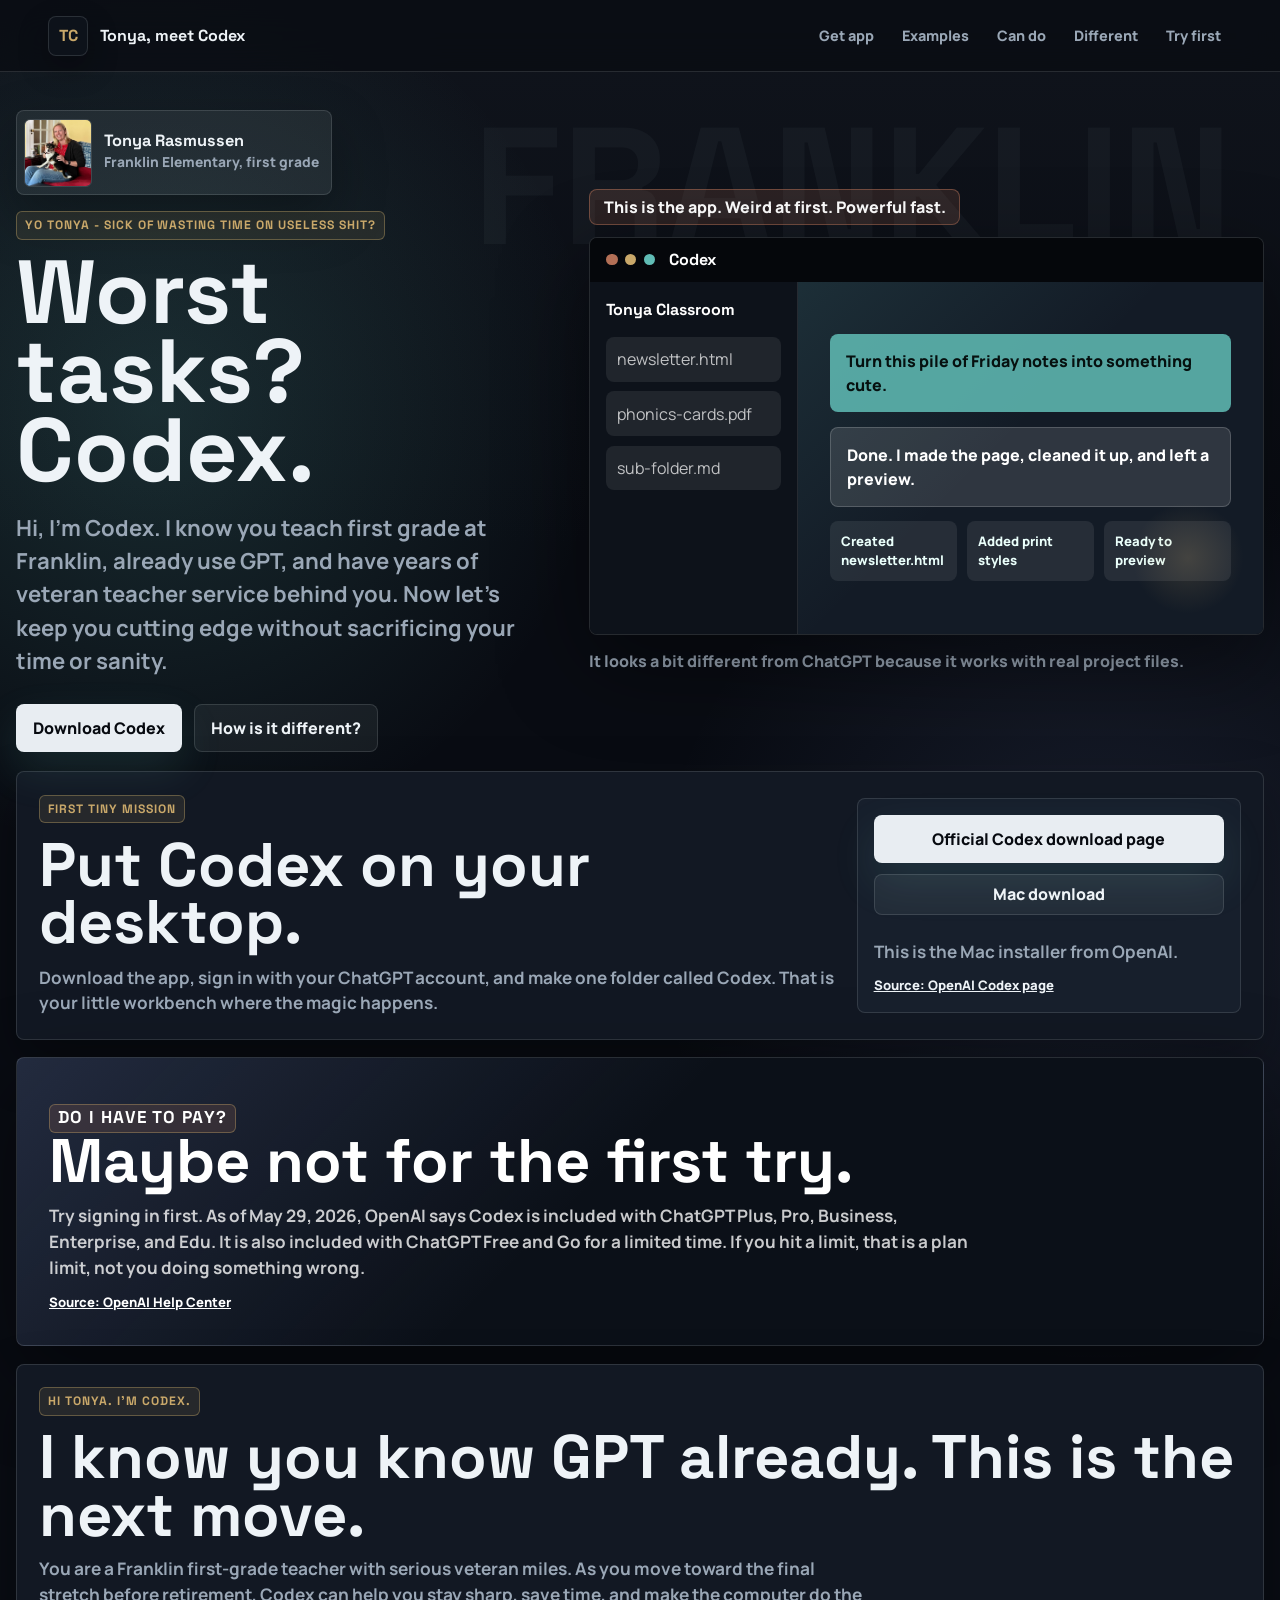
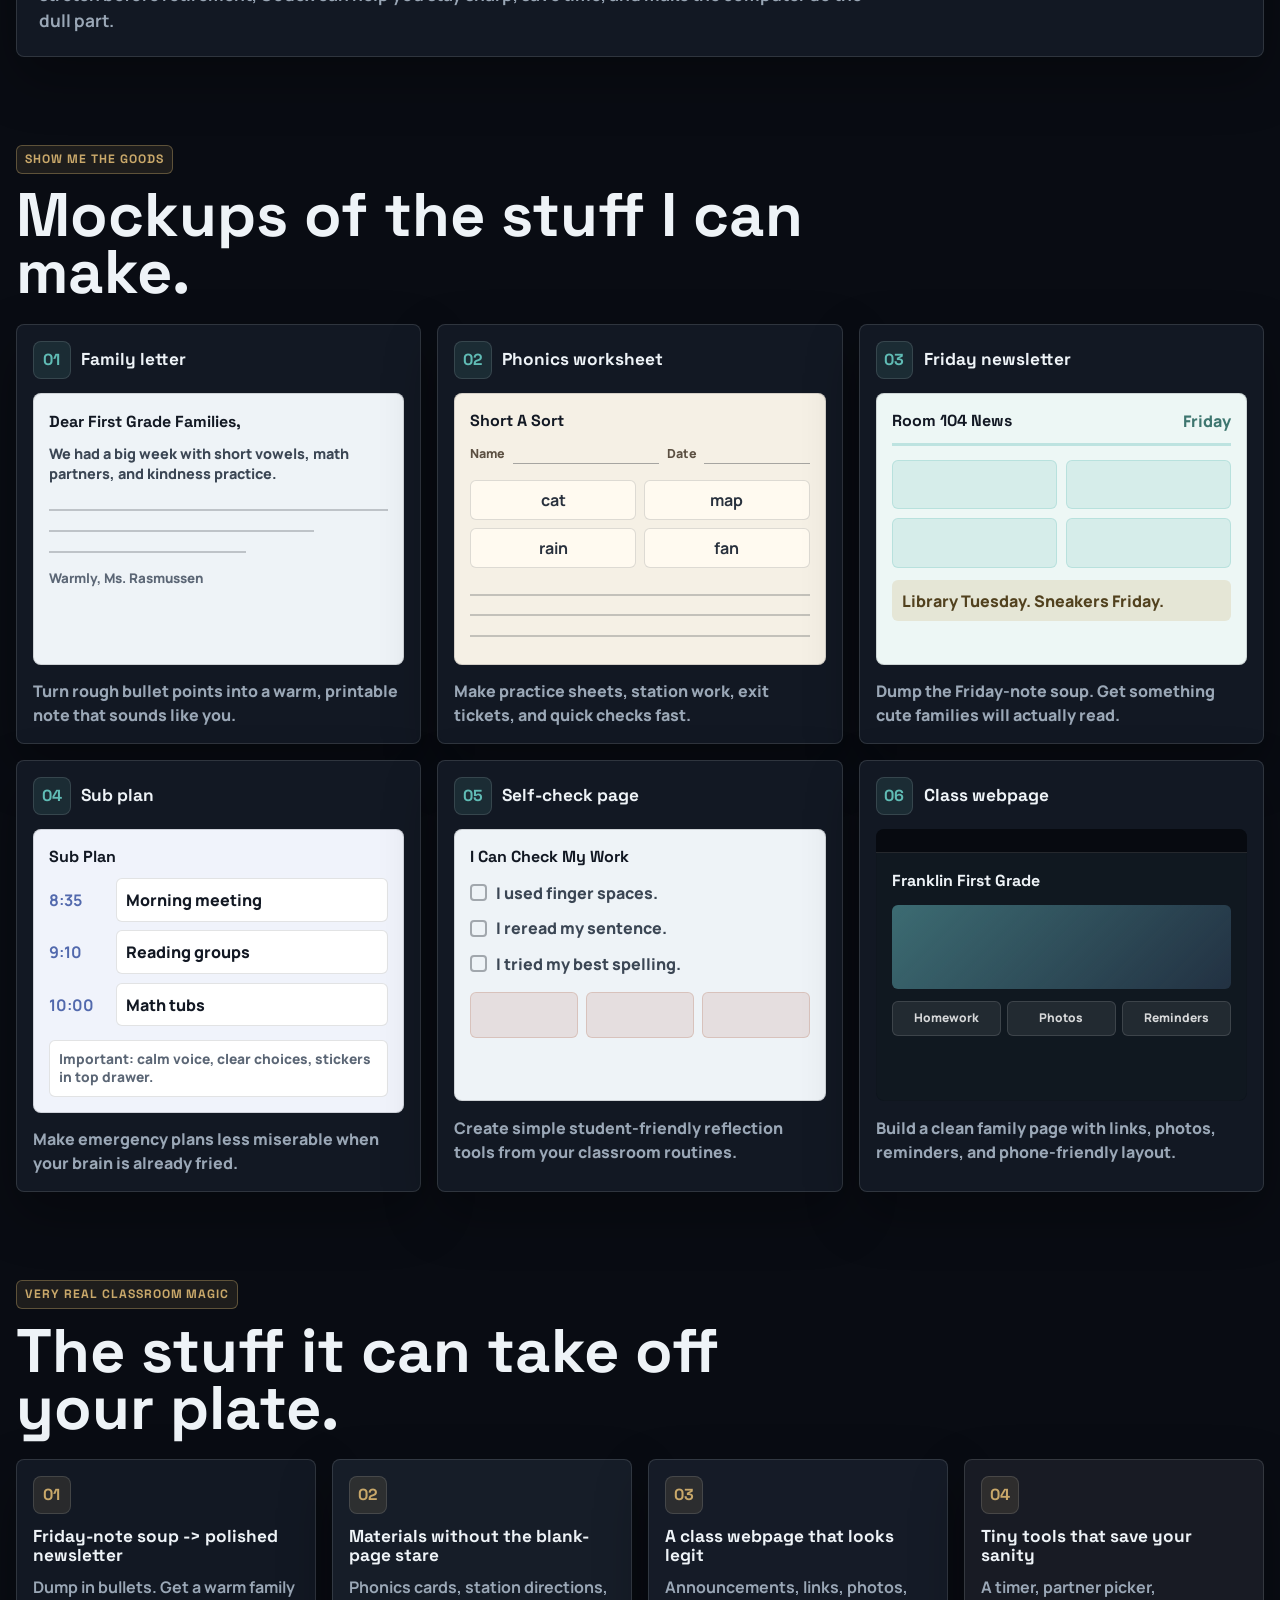
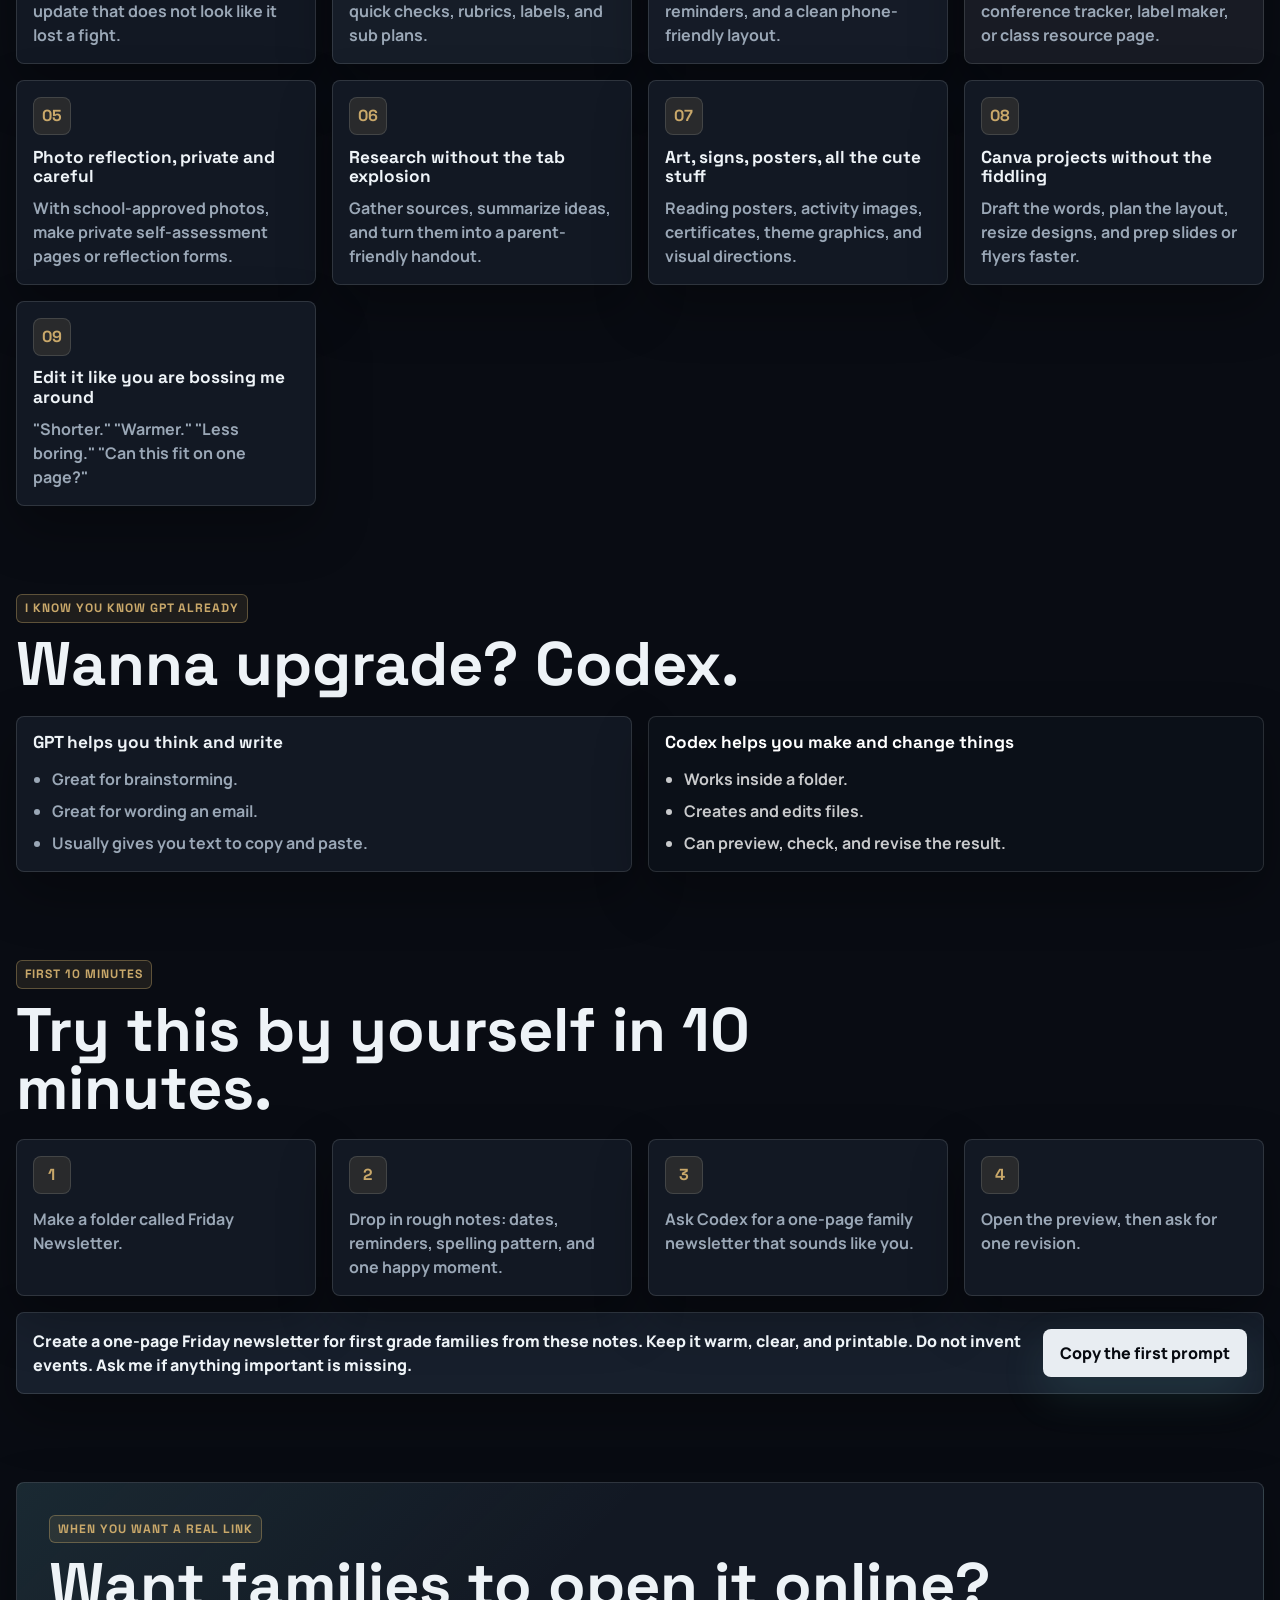
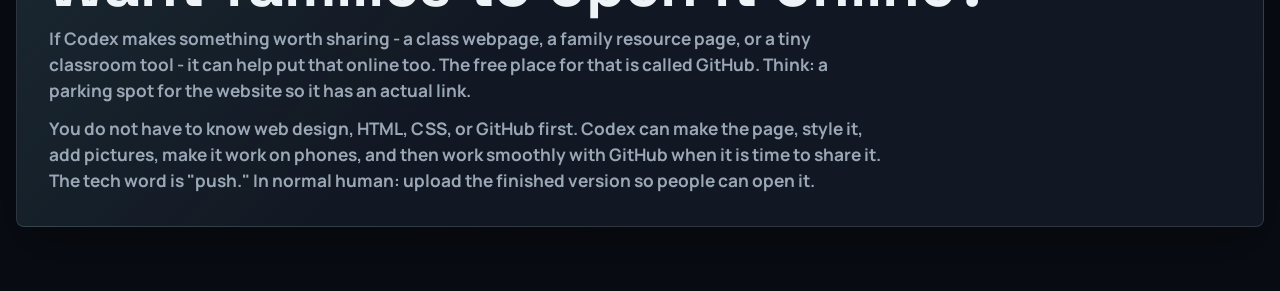
==== index.html @ 65a3df3d "Create Tonya Codex guide" ====
<!doctype html>
<html lang="en">
  <head>
    <meta charset="utf-8" />
    <meta name="viewport" content="width=device-width, initial-scale=1" />
    <title>Tonya, Meet Codex</title>
    <meta
      name="description"
      content="A funny, visual introduction for Tonya on using Codex as a classroom helper for first grade teaching work."
    />
    <link rel="icon" href="favicon.svg" type="image/svg+xml" />
    <link rel="stylesheet" href="styles.css" />
  </head>
  <body>
    <header class="site-header">
      <a class="brand" href="#top" aria-label="Tonya, Meet Codex">
        <span class="brand-mark">TC</span>
        <span>Tonya, meet Codex</span>
      </a>
      <nav aria-label="Page sections">
        <a href="#get-app">Get app</a>
        <a href="#examples">Examples</a>
        <a href="#can-do">Can do</a>
        <a href="#different">Different</a>
        <a href="#try">Try first</a>
      </nav>
    </header>

    <main id="top">
      <section class="hero" aria-labelledby="hero-title">
        <div class="hero-copy">
          <div class="hero-person" aria-label="Tonya">
            <img src="assets/tonya.jpg" alt="Tonya smiling on a red couch" />
            <div>
              <strong>Tonya Rasmussen</strong>
              <span>Franklin Elementary, first grade</span>
            </div>
          </div>
          <p class="kicker">Yo Tonya - sick of wasting time on useless shit?</p>
          <h1 id="hero-title">Worst tasks? Codex.</h1>
          <p class="lede">
            Hi, I'm Codex. I know you teach first grade at Franklin, already use GPT, and have
            years of veteran teacher service behind you. Now let's keep you cutting edge without
            sacrificing your time or sanity.
          </p>
          <div class="hero-actions">
            <a class="primary-action" href="#get-app">Download Codex</a>
            <a class="secondary-action" href="#different">How is it different?</a>
          </div>
        </div>

        <figure class="codex-picture" aria-label="A simplified picture of the Codex app">
          <p class="app-label">This is the app. Weird at first. Powerful fast.</p>
          <div class="app-window">
            <div class="window-bar">
              <span></span>
              <span></span>
              <span></span>
              <strong>Codex</strong>
            </div>
            <div class="app-body">
              <aside class="file-list" aria-label="Project files">
                <p>Tonya Classroom</p>
                <span>newsletter.html</span>
                <span>phonics-cards.pdf</span>
                <span>sub-folder.md</span>
              </aside>
              <div class="chat-panel">
                <div class="message user-message">
                  Turn this pile of Friday notes into something cute.
                </div>
                <div class="message codex-message">
                  Done. I made the page, cleaned it up, and left a preview.
                </div>
                <div class="change-list" aria-label="Example Codex changes">
                  <span>Created newsletter.html</span>
                  <span>Added print styles</span>
                  <span>Ready to preview</span>
                </div>
              </div>
            </div>
          </div>
          <figcaption>
            It looks a bit different from ChatGPT because it works with real project files.
          </figcaption>
        </figure>
      </section>

      <section class="setup-card" id="get-app" aria-labelledby="setup-title">
        <div>
          <p class="kicker">First tiny mission</p>
          <h2 id="setup-title">Put Codex on your desktop.</h2>
          <p>
            Download the app, sign in with your ChatGPT account, and make one folder called
            <strong>Codex</strong>. That is your little workbench where the magic happens.
          </p>
        </div>

        <div class="download-panel" aria-label="Download Codex app">
          <a class="download-button" href="https://openai.com/codex/" target="_blank" rel="noreferrer">
            Official Codex download page
          </a>
          <div class="download-links">
            <a href="https://persistent.oaistatic.com/codex-app-prod/Codex.dmg">Mac download</a>
          </div>
          <p>
            This is the Mac installer from OpenAI.
          </p>
          <a class="source-link" href="https://openai.com/codex/" target="_blank" rel="noreferrer">
            Source: OpenAI Codex page
          </a>
        </div>
      </section>

      <section class="plan-card" aria-label="Codex plan access">
        <p class="kicker">Do I have to pay?</p>
        <h2>Maybe not for the first try.</h2>
        <p>
          Try signing in first. As of May 29, 2026, OpenAI says Codex is included with ChatGPT
          Plus, Pro, Business, Enterprise, and Edu. It is also included with ChatGPT Free and Go
          for a limited time. If you hit a limit, that is a plan limit, not you doing something
          wrong.
        </p>
        <a
          class="source-link dark"
          href="https://help.openai.com/en/articles/11369540-codex-in-chatgpt"
          target="_blank"
          rel="noreferrer"
        >
          Source: OpenAI Help Center
        </a>
      </section>

      <section class="friend-note" aria-label="Personal note">
        <div>
          <p class="kicker">Hi Tonya. I'm Codex.</p>
          <h2>I know you know GPT already. This is the next move.</h2>
          <p>
            You are a Franklin first-grade teacher with serious veteran miles. As you move toward
            the final stretch before retirement, Codex can help you stay sharp, save time, and
            make the computer do the dull part.
          </p>
        </div>
      </section>

      <section class="section examples-section" id="examples" aria-labelledby="examples-title">
        <div class="section-heading">
          <p class="kicker">Show me the goods</p>
          <h2 id="examples-title">Mockups of the stuff I can make.</h2>
        </div>

        <div class="mockup-grid">
          <article class="mock-card">
            <div class="mock-card-top">
              <span>01</span>
              <h3>Family letter</h3>
            </div>
            <div class="paper letter-paper" aria-label="Mock family letter">
              <strong>Dear First Grade Families,</strong>
              <p>We had a big week with short vowels, math partners, and kindness practice.</p>
              <div class="paper-lines">
                <span></span>
                <span></span>
                <span></span>
              </div>
              <small>Warmly, Ms. Rasmussen</small>
            </div>
            <p>Turn rough bullet points into a warm, printable note that sounds like you.</p>
          </article>

          <article class="mock-card">
            <div class="mock-card-top">
              <span>02</span>
              <h3>Phonics worksheet</h3>
            </div>
            <div class="paper worksheet-paper" aria-label="Mock phonics worksheet">
              <div class="paper-title">Short A Sort</div>
              <div class="name-row"><span>Name</span><i></i><span>Date</span><i></i></div>
              <div class="word-bank">
                <b>cat</b>
                <b>map</b>
                <b>rain</b>
                <b>fan</b>
              </div>
              <div class="answer-lines">
                <span></span>
                <span></span>
                <span></span>
              </div>
            </div>
            <p>Make practice sheets, station work, exit tickets, and quick checks fast.</p>
          </article>

          <article class="mock-card">
            <div class="mock-card-top">
              <span>03</span>
              <h3>Friday newsletter</h3>
            </div>
            <div class="paper newsletter-paper" aria-label="Mock Friday newsletter">
              <div class="newsletter-head">
                <strong>Room 104 News</strong>
                <span>Friday</span>
              </div>
              <div class="newsletter-grid">
                <i></i>
                <i></i>
                <i></i>
                <i></i>
              </div>
              <div class="reminder-bar">Library Tuesday. Sneakers Friday.</div>
            </div>
            <p>Dump the Friday-note soup. Get something cute families will actually read.</p>
          </article>

          <article class="mock-card">
            <div class="mock-card-top">
              <span>04</span>
              <h3>Sub plan</h3>
            </div>
            <div class="paper sub-paper" aria-label="Mock sub plan">
              <div class="paper-title">Sub Plan</div>
              <div class="schedule-row"><b>8:35</b><span>Morning meeting</span></div>
              <div class="schedule-row"><b>9:10</b><span>Reading groups</span></div>
              <div class="schedule-row"><b>10:00</b><span>Math tubs</span></div>
              <div class="note-box">Important: calm voice, clear choices, stickers in top drawer.</div>
            </div>
            <p>Make emergency plans less miserable when your brain is already fried.</p>
          </article>

          <article class="mock-card">
            <div class="mock-card-top">
              <span>05</span>
              <h3>Self-check page</h3>
            </div>
            <div class="paper reflection-paper" aria-label="Mock student reflection page">
              <div class="paper-title">I Can Check My Work</div>
              <label><span></span>I used finger spaces.</label>
              <label><span></span>I reread my sentence.</label>
              <label><span></span>I tried my best spelling.</label>
              <div class="reflection-scale">
                <i></i>
                <i></i>
                <i></i>
              </div>
            </div>
            <p>Create simple student-friendly reflection tools from your classroom routines.</p>
          </article>

          <article class="mock-card">
            <div class="mock-card-top">
              <span>06</span>
              <h3>Class webpage</h3>
            </div>
            <div class="paper webpage-paper" aria-label="Mock class webpage">
              <div class="browser-bar"></div>
              <strong>Franklin First Grade</strong>
              <div class="web-hero"></div>
              <div class="web-links">
                <span>Homework</span>
                <span>Photos</span>
                <span>Reminders</span>
              </div>
            </div>
            <p>Build a clean family page with links, photos, reminders, and phone-friendly layout.</p>
          </article>
        </div>
      </section>

      <section class="section" id="can-do" aria-labelledby="can-do-title">
        <div class="section-heading">
          <p class="kicker">Very real classroom magic</p>
          <h2 id="can-do-title">The stuff it can take off your plate.</h2>
        </div>

        <div class="wish-grid">
          <article>
            <span>01</span>
            <h3>Friday-note soup -> polished newsletter</h3>
            <p>Dump in bullets. Get a warm family update that does not look like it lost a fight.</p>
          </article>
          <article>
            <span>02</span>
            <h3>Materials without the blank-page stare</h3>
            <p>Phonics cards, station directions, quick checks, rubrics, labels, and sub plans.</p>
          </article>
          <article>
            <span>03</span>
            <h3>A class webpage that looks legit</h3>
            <p>Announcements, links, photos, reminders, and a clean phone-friendly layout.</p>
          </article>
          <article>
            <span>04</span>
            <h3>Tiny tools that save your sanity</h3>
            <p>A timer, partner picker, conference tracker, label maker, or class resource page.</p>
          </article>
          <article>
            <span>05</span>
            <h3>Photo reflection, private and careful</h3>
            <p>With school-approved photos, make private self-assessment pages or reflection forms.</p>
          </article>
          <article>
            <span>06</span>
            <h3>Research without the tab explosion</h3>
            <p>Gather sources, summarize ideas, and turn them into a parent-friendly handout.</p>
          </article>
          <article>
            <span>07</span>
            <h3>Art, signs, posters, all the cute stuff</h3>
            <p>Reading posters, activity images, certificates, theme graphics, and visual directions.</p>
          </article>
          <article>
            <span>08</span>
            <h3>Canva projects without the fiddling</h3>
            <p>Draft the words, plan the layout, resize designs, and prep slides or flyers faster.</p>
          </article>
          <article>
            <span>09</span>
            <h3>Edit it like you are bossing me around</h3>
            <p>"Shorter." "Warmer." "Less boring." "Can this fit on one page?"</p>
          </article>
        </div>
      </section>

      <section class="section split" id="different" aria-labelledby="different-title">
        <div class="section-heading">
          <p class="kicker">I know you know GPT already</p>
          <h2 id="different-title">Wanna upgrade? Codex.</h2>
        </div>

        <div class="compare-grid">
          <article class="compare-card">
            <h3>GPT helps you think and write</h3>
            <ul>
              <li>Great for brainstorming.</li>
              <li>Great for wording an email.</li>
              <li>Usually gives you text to copy and paste.</li>
            </ul>
          </article>
          <article class="compare-card codex-card">
            <h3>Codex helps you make and change things</h3>
            <ul>
              <li>Works inside a folder.</li>
              <li>Creates and edits files.</li>
              <li>Can preview, check, and revise the result.</li>
            </ul>
          </article>
        </div>
      </section>

      <section class="section try-section" id="try" aria-labelledby="try-title">
        <div class="section-heading">
          <p class="kicker">First 10 minutes</p>
          <h2 id="try-title">Try this by yourself in 10 minutes.</h2>
        </div>

        <div class="try-steps">
          <article>
            <span>1</span>
            <p>Make a folder called <strong>Friday Newsletter</strong>.</p>
          </article>
          <article>
            <span>2</span>
            <p>Drop in rough notes: dates, reminders, spelling pattern, and one happy moment.</p>
          </article>
          <article>
            <span>3</span>
            <p>Ask Codex for a one-page family newsletter that sounds like you.</p>
          </article>
          <article>
            <span>4</span>
            <p>Open the preview, then ask for one revision.</p>
          </article>
        </div>

        <div class="prompt-strip">
          <p>
            Create a one-page Friday newsletter for first grade families from these notes. Keep it
            warm, clear, and printable. Do not invent events. Ask me if anything important is
            missing.
          </p>
          <button type="button" data-copy>Copy the first prompt</button>
        </div>
      </section>

      <section class="github-note" aria-label="GitHub explanation">
        <p class="kicker">When you want a real link</p>
        <h2>Want families to open it online?</h2>
        <p>
          If Codex makes something worth sharing - a class webpage, a family resource page, or a
          tiny classroom tool - it can help put that online too. The free place for that is called
          <strong>GitHub</strong>. Think: a parking spot for the website so it has an actual link.
        </p>
        <p>
          You do not have to know web design, HTML, CSS, or GitHub first. Codex can make the page,
          style it, add pictures, make it work on phones, and then work smoothly with GitHub when
          it is time to share it. The tech word is "push." In normal human: upload the finished
          version so people can open it.
        </p>
      </section>
    </main>

    <div class="toast" role="status" aria-live="polite" aria-atomic="true"></div>
    <script src="app.js"></script>
  </body>
</html>
---- styles.css ----
@import url("https://fonts.googleapis.com/css2?family=Manrope:wght@500;700;800&family=Space+Grotesk:wght@500;600;700&display=swap");

:root {
  --ink: #eef3f7;
  --deep: #070a10;
  --paper: #090c13;
  --surface: #121823;
  --surface-2: #171f2c;
  --muted: #9aa7b6;
  --line: rgba(238, 243, 247, 0.13);
  --teal: #60bcb5;
  --gold: #c9a86a;
  --rust: #b36f56;
  --cobalt: #7f95d8;
  --shadow: 0 30px 90px rgba(0, 0, 0, 0.44);
  --sharp-shadow: 0 22px 54px rgba(0, 0, 0, 0.3);
  color-scheme: dark;
  font-family: "Manrope", ui-sans-serif, system-ui, -apple-system, BlinkMacSystemFont, sans-serif;
}

* {
  box-sizing: border-box;
}

html {
  scroll-behavior: smooth;
}

body {
  margin: 0;
  overflow-x: hidden;
  background:
    radial-gradient(circle at 12% 8%, rgba(96, 188, 181, 0.18), transparent 28rem),
    radial-gradient(circle at 86% 18%, rgba(127, 149, 216, 0.14), transparent 28rem),
    linear-gradient(180deg, #10141c 0, var(--paper) 34rem);
  color: var(--ink);
  line-height: 1.5;
}

a {
  color: inherit;
}

button,
input {
  font: inherit;
}

button {
  cursor: pointer;
}

img {
  display: block;
  max-width: 100%;
}

.site-header {
  position: sticky;
  top: 0;
  z-index: 20;
  display: flex;
  align-items: center;
  justify-content: space-between;
  gap: 1rem;
  min-height: 4.5rem;
  padding: 0.8rem clamp(1rem, 4vw, 3rem);
  background: rgba(9, 12, 19, 0.78);
  border-bottom: 1px solid var(--line);
  backdrop-filter: blur(18px);
}

.brand {
  display: inline-flex;
  align-items: center;
  gap: 0.75rem;
  color: var(--ink);
  font-family: "Space Grotesk", sans-serif;
  font-size: 1rem;
  font-weight: 700;
  text-decoration: none;
}

.brand-mark {
  display: grid;
  place-items: center;
  width: 2.5rem;
  height: 2.5rem;
  border-radius: 8px;
  background: #0d121a;
  color: var(--gold);
  font-family: "Space Grotesk", sans-serif;
  font-weight: 700;
  box-shadow: inset 0 0 0 1px var(--line), 0 12px 30px rgba(0, 0, 0, 0.28);
}

nav {
  display: flex;
  flex-wrap: wrap;
  justify-content: flex-end;
  gap: 0.35rem;
}

nav a {
  padding: 0.55rem 0.7rem;
  border-radius: 8px;
  color: var(--muted);
  font-size: 0.9rem;
  font-weight: 800;
  text-decoration: none;
}

nav a:hover,
nav a:focus-visible {
  background: rgba(238, 243, 247, 0.09);
  color: #fff;
  outline: none;
}

.hero {
  position: relative;
  display: grid;
  grid-template-columns: minmax(0, 0.86fr) minmax(20rem, 1.14fr);
  gap: clamp(1.5rem, 5vw, 4.5rem);
  align-items: center;
  width: min(78rem, calc(100% - 2rem));
  margin: 0 auto;
  padding: clamp(1.25rem, 3vw, 2.5rem) 0 clamp(0.75rem, 1.5vw, 1.25rem);
}

.hero::before {
  content: "FRANKLIN";
  position: absolute;
  top: 3rem;
  right: 2rem;
  z-index: -1;
  color: rgba(238, 243, 247, 0.035);
  font-family: "Space Grotesk", sans-serif;
  font-size: clamp(6rem, 13vw, 13rem);
  font-weight: 700;
  letter-spacing: 0;
  line-height: 0.8;
}

.hero-copy,
.codex-picture {
  min-width: 0;
}

.hero-person {
  display: inline-flex;
  align-items: center;
  gap: 0.75rem;
  max-width: 100%;
  margin-bottom: 1rem;
  padding: 0.45rem 0.75rem 0.45rem 0.45rem;
  background: rgba(238, 243, 247, 0.07);
  border: 1px solid var(--line);
  border-radius: 8px;
  box-shadow: var(--sharp-shadow);
}

.hero-person img {
  width: 4.25rem;
  height: 4.25rem;
  object-fit: cover;
  object-position: 56% 28%;
  border: 1px solid var(--line);
  border-radius: 6px;
}

.hero-person strong,
.hero-person span {
  display: block;
}

.hero-person strong {
  font-family: "Space Grotesk", sans-serif;
  font-size: 1.02rem;
  line-height: 1.1;
}

.hero-person span {
  margin-top: 0.12rem;
  color: var(--muted);
  font-size: 0.86rem;
  font-weight: 900;
}

.kicker {
  display: inline-flex;
  align-items: center;
  min-height: 1.8rem;
  margin: 0 0 0.85rem;
  padding: 0 0.5rem;
  background: rgba(201, 168, 106, 0.11);
  color: var(--gold);
  border: 1px solid rgba(201, 168, 106, 0.38);
  border-radius: 6px;
  font-family: "Space Grotesk", sans-serif;
  font-size: 0.76rem;
  font-weight: 700;
  letter-spacing: 0.08em;
  text-transform: uppercase;
}

p {
  overflow-wrap: anywhere;
}

h1,
h2,
h3 {
  font-family: "Space Grotesk", sans-serif;
  letter-spacing: 0;
  overflow-wrap: normal;
}

h1 {
  max-width: 12ch;
  margin: 0;
  font-size: clamp(4rem, 7vw, 6.25rem);
  line-height: 0.88;
  font-weight: 700;
}

h2 {
  margin: 0;
  font-size: clamp(2.25rem, 4.8vw, 4.3rem);
  line-height: 0.93;
  font-weight: 700;
}

h3 {
  margin: 0;
  font-size: 1.08rem;
  line-height: 1.15;
  font-weight: 700;
}

.lede {
  max-width: 34rem;
  margin: 1.35rem 0 0;
  color: var(--muted);
  font-size: clamp(1.12rem, 2vw, 1.38rem);
  font-weight: 700;
}

.hero-actions {
  display: flex;
  flex-wrap: wrap;
  gap: 0.75rem;
  margin-top: 1.7rem;
}

.primary-action,
.secondary-action,
.prompt-strip button,
.download-button {
  display: inline-flex;
  align-items: center;
  justify-content: center;
  min-height: 3rem;
  padding: 0 1rem;
  border: 1px solid var(--line);
  border-radius: 8px;
  font-weight: 900;
  text-decoration: none;
  transition:
    transform 150ms ease,
    box-shadow 150ms ease;
}

.primary-action,
.prompt-strip button,
.download-button {
  background: #e8edf2;
  color: var(--deep);
  box-shadow: 0 18px 44px rgba(96, 188, 181, 0.14);
}

.secondary-action {
  background: rgba(238, 243, 247, 0.06);
  color: var(--ink);
  box-shadow: none;
}

.primary-action:hover,
.secondary-action:hover,
.prompt-strip button:hover,
.download-button:hover {
  transform: translate(-2px, -2px);
}

.codex-picture {
  margin: 0;
}

.app-label {
  display: inline-flex;
  align-items: center;
  min-height: 2.2rem;
  margin: 0 0 0.75rem;
  padding: 0 0.85rem;
  background: rgba(179, 111, 86, 0.18);
  border: 1px solid rgba(179, 111, 86, 0.52);
  border-radius: 8px;
  color: #fff;
  font-weight: 900;
  box-shadow: none;
}

.app-window {
  position: relative;
  width: 100%;
  min-width: 0;
  overflow: hidden;
  background: #080b11;
  border: 1px solid var(--line);
  border-radius: 8px;
  box-shadow: var(--shadow);
}

.app-window::after {
  content: "";
  position: absolute;
  inset: auto 1.2rem 1.2rem auto;
  width: 7rem;
  height: 7rem;
  background: radial-gradient(circle, rgba(201, 168, 106, 0.18), transparent 70%);
  pointer-events: none;
}

.window-bar {
  display: flex;
  align-items: center;
  gap: 0.45rem;
  min-height: 2.75rem;
  padding: 0 1rem;
  background: #05070b;
  color: #fff;
  font-family: "Space Grotesk", sans-serif;
}

.window-bar span {
  width: 0.72rem;
  height: 0.72rem;
  border-radius: 99px;
  background: #b36f56;
}

.window-bar span:nth-child(2) {
  background: #c9a86a;
}

.window-bar span:nth-child(3) {
  background: #60bcb5;
}

.window-bar strong {
  margin-left: 0.45rem;
}

.app-body {
  min-width: 0;
  display: grid;
  grid-template-columns: 13rem minmax(0, 1fr);
  min-height: 22rem;
}

.file-list {
  display: grid;
  align-content: start;
  gap: 0.6rem;
  padding: 1rem;
  background: #0d121a;
  border-right: 1px solid rgba(255, 255, 255, 0.1);
  color: rgba(255, 255, 255, 0.72);
}

.file-list p {
  margin: 0 0 0.35rem;
  color: #fff;
  font-family: "Space Grotesk", sans-serif;
  font-weight: 700;
}

.file-list span,
.change-list span {
  padding: 0.65rem 0.7rem;
  border-radius: 8px;
  background: rgba(255, 255, 255, 0.08);
}

.chat-panel {
  min-width: 0;
  display: grid;
  align-content: center;
  gap: 0.9rem;
  padding: clamp(1rem, 4vw, 2rem);
  background:
    linear-gradient(135deg, rgba(96, 188, 181, 0.12), transparent 45%),
    #131b26;
}

.message {
  min-width: 0;
  max-width: 28rem;
  padding: 0.95rem 1rem;
  border-radius: 8px;
  color: #fff;
  font-weight: 800;
  overflow-wrap: anywhere;
}

.user-message {
  justify-self: end;
  background: rgba(96, 188, 181, 0.86);
  color: #06100f;
}

.codex-message {
  background: rgba(255, 255, 255, 0.12);
  border: 1px solid rgba(255, 255, 255, 0.18);
}

.change-list {
  display: grid;
  grid-template-columns: repeat(3, minmax(0, 1fr));
  gap: 0.6rem;
  color: #eafffb;
  font-size: 0.82rem;
  font-weight: 900;
}

.codex-picture figcaption {
  margin-top: 0.9rem;
  color: var(--muted);
  font-weight: 900;
}

.setup-card,
.plan-card,
.friend-note,
.section,
.github-note {
  width: min(78rem, calc(100% - 2rem));
  margin: 0 auto;
}

.setup-card,
.friend-note {
  display: grid;
  gap: 1.25rem;
  align-items: center;
  padding: clamp(1rem, 3vw, 1.4rem);
  background: var(--surface);
  border: 1px solid var(--line);
  border-radius: 8px;
  box-shadow: var(--sharp-shadow);
}

.setup-card {
  grid-template-columns: minmax(0, 1fr) minmax(17rem, 24rem);
}

.setup-card p:not(.kicker),
.plan-card p {
  margin: 0.85rem 0 0;
  color: var(--muted);
  font-size: 1.07rem;
  font-weight: 700;
}

.download-panel {
  display: grid;
  gap: 0.7rem;
  padding: 1rem;
  background: var(--surface-2);
  border: 1px solid var(--line);
  border-radius: 8px;
}

.download-button {
  width: 100%;
  text-align: center;
}

.download-links {
  display: grid;
  grid-template-columns: 1fr;
  gap: 0.55rem;
}

.download-links a {
  display: inline-flex;
  align-items: center;
  justify-content: center;
  min-height: 2.55rem;
  padding: 0 0.7rem;
  background: rgba(238, 243, 247, 0.06);
  border: 1px solid var(--line);
  border-radius: 8px;
  color: var(--ink);
  font-weight: 900;
  text-decoration: none;
}

.download-panel p {
  margin: 0;
  color: var(--muted);
  font-size: 0.9rem;
  font-weight: 800;
}

.source-link {
  color: var(--ink);
  font-size: 0.82rem;
  font-weight: 900;
}

.source-link.dark {
  display: inline-block;
  margin-top: 0.8rem;
  color: #fff;
}

.plan-card {
  margin-top: 1.1rem;
  padding: clamp(1.3rem, 3vw, 2rem);
  background:
    linear-gradient(135deg, rgba(127, 149, 216, 0.2), transparent 46%),
    #0b1018;
  border: 1px solid var(--line);
  border-radius: 8px;
  color: #fff;
  box-shadow: var(--shadow);
}

.plan-card .kicker {
  background: rgba(179, 111, 86, 0.18);
  color: #fff;
}

.plan-card p {
  max-width: 58rem;
  color: rgba(255, 255, 255, 0.78);
}

.friend-note {
  grid-template-columns: 1fr;
  margin-top: 1.1rem;
}

.friend-note p:last-child,
.github-note p:not(.kicker) {
  max-width: 52rem;
  margin: 0.75rem 0 0;
  color: var(--muted);
  font-size: 1.08rem;
  font-weight: 700;
}

.section {
  padding: clamp(3rem, 7vw, 5.5rem) 0 0;
}

.section-heading {
  max-width: 50rem;
  margin-bottom: 1.4rem;
}

.wish-grid,
.mockup-grid,
.compare-grid,
.try-steps {
  display: grid;
  gap: 1rem;
}

.wish-grid {
  grid-template-columns: repeat(4, minmax(0, 1fr));
}

.mockup-grid {
  grid-template-columns: repeat(3, minmax(0, 1fr));
}

.wish-grid article,
.mock-card,
.compare-card,
.try-steps article,
.prompt-strip,
.github-note {
  background: var(--surface);
  border: 1px solid var(--line);
  border-radius: 8px;
  box-shadow: var(--sharp-shadow);
}

.wish-grid article,
.mock-card,
.try-steps article,
.compare-card {
  padding: 1rem;
}

.wish-grid article:nth-child(2) {
  background: #161d28;
}

.wish-grid article:nth-child(3) {
  background: #151b27;
}

.wish-grid article:nth-child(4) {
  background: #181b24;
}

.wish-grid span,
.try-steps span {
  display: grid;
  place-items: center;
  width: 2.35rem;
  height: 2.35rem;
  margin-bottom: 0.8rem;
  border: 1px solid var(--line);
  border-radius: 8px;
  background: rgba(201, 168, 106, 0.13);
  color: var(--gold);
  font-family: "Space Grotesk", sans-serif;
  font-weight: 700;
}

.wish-grid p,
.compare-card li,
.try-steps p {
  color: var(--muted);
  font-weight: 700;
}

.wish-grid p {
  margin: 0.55rem 0 0;
}

.mock-card {
  display: grid;
  gap: 0.9rem;
  align-content: start;
}

.mock-card-top {
  display: flex;
  align-items: center;
  gap: 0.65rem;
}

.mock-card-top span {
  display: grid;
  place-items: center;
  width: 2.35rem;
  height: 2.35rem;
  flex: 0 0 auto;
  border: 1px solid var(--line);
  border-radius: 8px;
  background: rgba(96, 188, 181, 0.12);
  color: var(--teal);
  font-family: "Space Grotesk", sans-serif;
  font-weight: 700;
}

.mock-card p {
  margin: 0;
  color: var(--muted);
  font-weight: 800;
}

.paper {
  min-height: 17rem;
  padding: 1rem;
  overflow: hidden;
  background: #eef3f7;
  color: #121823;
  border-radius: 8px;
  box-shadow: inset 0 0 0 1px rgba(7, 10, 16, 0.14);
}

.paper strong,
.paper-title {
  font-family: "Space Grotesk", sans-serif;
  font-weight: 700;
}

.paper p {
  margin: 0.65rem 0 0;
  color: #3b4654;
  font-size: 0.9rem;
  line-height: 1.35;
}

.paper small {
  display: block;
  margin-top: 1rem;
  color: #5b6675;
  font-weight: 800;
}

.paper-lines,
.answer-lines {
  display: grid;
  gap: 0.55rem;
  margin-top: 1rem;
}

.paper-lines span,
.answer-lines span {
  height: 0.75rem;
  border-bottom: 2px solid rgba(18, 24, 35, 0.22);
}

.paper-lines span:nth-child(2) {
  width: 78%;
}

.paper-lines span:nth-child(3) {
  width: 58%;
}

.worksheet-paper {
  background: #f5f0e5;
}

.name-row {
  display: grid;
  grid-template-columns: auto minmax(0, 1fr) auto minmax(0, 0.72fr);
  gap: 0.45rem;
  align-items: end;
  margin-top: 0.75rem;
  color: #5c5042;
  font-size: 0.78rem;
  font-weight: 900;
}

.name-row i {
  display: block;
  height: 1px;
  background: rgba(18, 24, 35, 0.35);
}

.word-bank {
  display: grid;
  grid-template-columns: repeat(2, minmax(0, 1fr));
  gap: 0.5rem;
  margin-top: 1rem;
}

.word-bank b {
  display: grid;
  place-items: center;
  min-height: 2.5rem;
  background: #fffaf0;
  border: 1px solid rgba(18, 24, 35, 0.14);
  border-radius: 6px;
  color: #29313d;
}

.newsletter-paper {
  background: #edf7f5;
}

.newsletter-head {
  display: flex;
  align-items: center;
  justify-content: space-between;
  gap: 0.5rem;
  padding-bottom: 0.65rem;
  border-bottom: 3px solid rgba(96, 188, 181, 0.34);
}

.newsletter-head span {
  color: #3e766f;
  font-weight: 900;
}

.newsletter-grid {
  display: grid;
  grid-template-columns: repeat(2, minmax(0, 1fr));
  gap: 0.55rem;
  margin-top: 0.85rem;
}

.newsletter-grid i {
  display: block;
  min-height: 3.1rem;
  background: rgba(96, 188, 181, 0.16);
  border: 1px solid rgba(96, 188, 181, 0.25);
  border-radius: 6px;
}

.reminder-bar {
  margin-top: 0.75rem;
  padding: 0.55rem 0.65rem;
  background: rgba(201, 168, 106, 0.22);
  border-radius: 6px;
  color: #51411e;
  font-weight: 900;
}

.sub-paper {
  background: #f0f3fb;
}

.schedule-row {
  display: grid;
  grid-template-columns: 3.6rem minmax(0, 1fr);
  gap: 0.6rem;
  align-items: center;
  margin-top: 0.55rem;
}

.schedule-row b {
  color: #5269ad;
}

.schedule-row span,
.note-box {
  padding: 0.55rem;
  background: #fff;
  border: 1px solid rgba(18, 24, 35, 0.12);
  border-radius: 6px;
  font-weight: 800;
}

.note-box {
  margin-top: 0.85rem;
  color: #5b6675;
  font-size: 0.86rem;
  line-height: 1.35;
}

.reflection-paper label {
  display: grid;
  grid-template-columns: 1.05rem minmax(0, 1fr);
  gap: 0.55rem;
  align-items: center;
  margin-top: 0.72rem;
  color: #3b4654;
  font-weight: 900;
}

.reflection-paper label span {
  width: 1.05rem;
  height: 1.05rem;
  border: 2px solid rgba(18, 24, 35, 0.35);
  border-radius: 4px;
}

.reflection-scale {
  display: grid;
  grid-template-columns: repeat(3, 1fr);
  gap: 0.5rem;
  margin-top: 1rem;
}

.reflection-scale i {
  min-height: 2.9rem;
  background: rgba(179, 111, 86, 0.15);
  border: 1px solid rgba(179, 111, 86, 0.25);
  border-radius: 6px;
}

.webpage-paper {
  background: #101820;
  color: #eef3f7;
}

.browser-bar {
  height: 1.5rem;
  margin: -1rem -1rem 0.9rem;
  background: #070a10;
  border-bottom: 1px solid rgba(255, 255, 255, 0.12);
}

.web-hero {
  min-height: 5.25rem;
  margin-top: 0.75rem;
  background:
    linear-gradient(135deg, rgba(96, 188, 181, 0.42), transparent),
    #223142;
  border-radius: 6px;
}

.web-links {
  display: grid;
  grid-template-columns: repeat(3, minmax(0, 1fr));
  gap: 0.4rem;
  margin-top: 0.75rem;
}

.web-links span {
  display: grid;
  place-items: center;
  min-height: 2.2rem;
  background: rgba(255, 255, 255, 0.08);
  border: 1px solid rgba(255, 255, 255, 0.12);
  border-radius: 6px;
  color: rgba(255, 255, 255, 0.82);
  font-size: 0.75rem;
  font-weight: 900;
}

.compare-grid {
  grid-template-columns: repeat(2, minmax(0, 1fr));
}

.compare-card ul {
  display: grid;
  gap: 0.5rem;
  margin: 0.9rem 0 0;
  padding-left: 1.2rem;
}

.codex-card {
  background: #0b1018;
  color: #fff;
}

.codex-card li {
  color: rgba(255, 255, 255, 0.78);
}

.try-section {
  padding-bottom: clamp(3rem, 7vw, 5.5rem);
}

.try-steps {
  grid-template-columns: repeat(4, minmax(0, 1fr));
}

.try-steps p {
  margin: 0;
}

.prompt-strip {
  display: grid;
  grid-template-columns: minmax(0, 1fr) auto;
  gap: 1rem;
  align-items: center;
  margin-top: 1rem;
  padding: 1rem;
  background: var(--surface-2);
}

.prompt-strip p {
  margin: 0;
  color: var(--ink);
  font-weight: 900;
}

.github-note {
  margin-bottom: 4rem;
  padding: clamp(1.25rem, 4vw, 2rem);
  background:
    linear-gradient(135deg, rgba(96, 188, 181, 0.1), transparent 40%),
    var(--surface);
}

.github-note p:not(.kicker) {
  color: var(--muted);
}

.toast {
  position: fixed;
  right: 1rem;
  bottom: 1rem;
  z-index: 40;
  max-width: min(22rem, calc(100vw - 2rem));
  padding: 0.8rem 1rem;
  background: var(--ink);
  color: #fff;
  border: 1px solid #fff;
  border-radius: 8px;
  box-shadow: var(--shadow);
  opacity: 0;
  transform: translateY(0.5rem);
  transition:
    opacity 180ms ease,
    transform 180ms ease;
  pointer-events: none;
}

.toast.show {
  opacity: 1;
  transform: translateY(0);
}

@media (max-width: 980px) {
  .hero,
  .wish-grid,
  .mockup-grid,
  .try-steps {
    grid-template-columns: repeat(2, minmax(0, 1fr));
  }

  h1 {
    font-size: clamp(3.6rem, 12vw, 5.5rem);
  }
}

@media (max-width: 720px) {
  .site-header {
    position: static;
    flex-wrap: wrap;
    align-items: flex-start;
  }

  nav {
    flex: 1 1 18rem;
    justify-content: flex-start;
  }

  nav a {
    text-align: center;
  }

  .hero,
  .setup-card,
  .friend-note,
  .wish-grid,
  .mockup-grid,
  .compare-grid,
  .try-steps,
  .prompt-strip {
    grid-template-columns: 1fr;
  }

  .hero {
    width: 100%;
    padding: 1.75rem 1rem 2rem;
  }

  .hero::before {
    top: 8rem;
    right: 0;
    font-size: 4.9rem;
  }

  .lede {
    max-width: 32ch;
  }

  h1 {
    max-width: 12ch;
    font-size: clamp(3.3rem, 16vw, 4.25rem);
  }

  h2 {
    font-size: clamp(2.05rem, 10vw, 2.8rem);
  }

  .hero-actions {
    display: grid;
    width: 100%;
    max-width: 22rem;
  }

  .primary-action,
  .secondary-action,
  .prompt-strip button,
  .download-button {
    display: grid;
    width: 100%;
  }

  .codex-picture,
  .app-window {
    max-width: calc(100vw - 2rem);
  }

  .app-body {
    grid-template-columns: 1fr;
  }

  .file-list {
    display: none;
  }

  .message,
  .user-message {
    justify-self: stretch;
    max-width: 100%;
  }

  .change-list {
    grid-template-columns: 1fr;
  }

  .download-links {
    grid-template-columns: 1fr;
  }
}
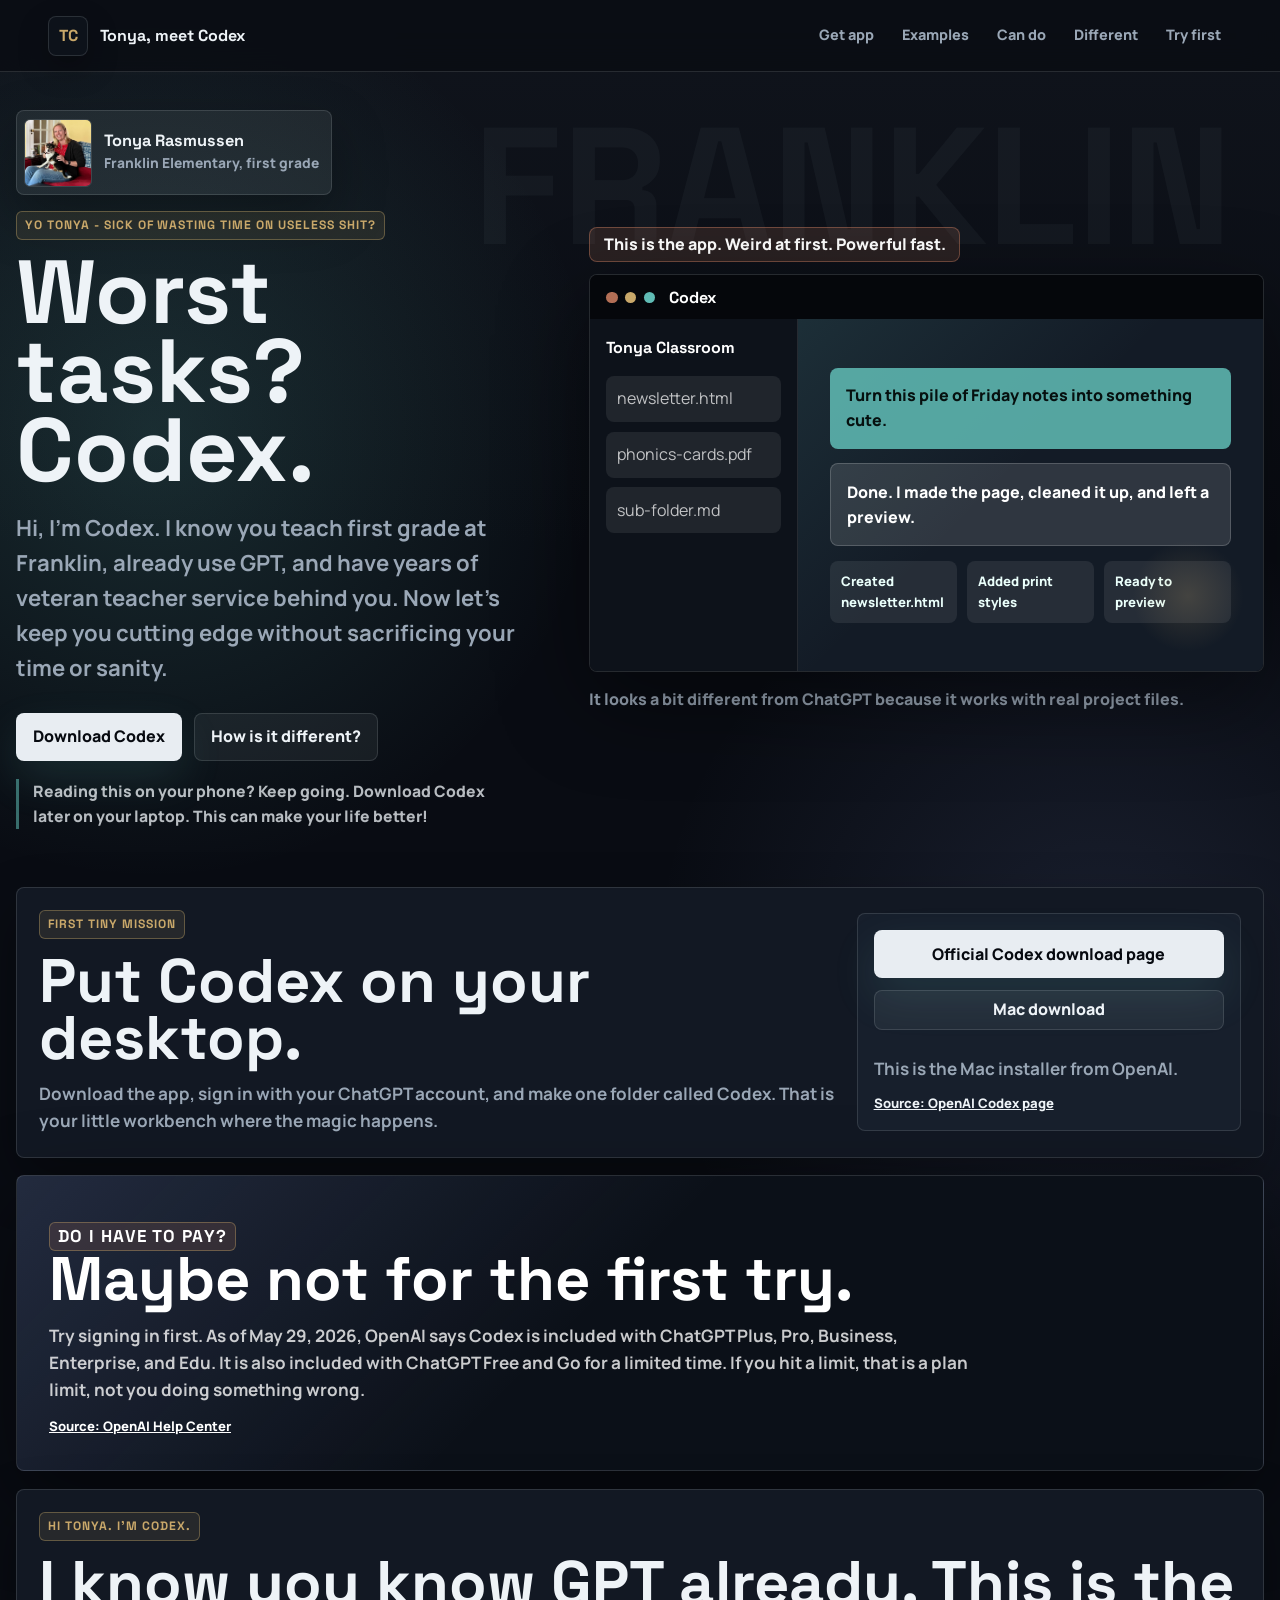
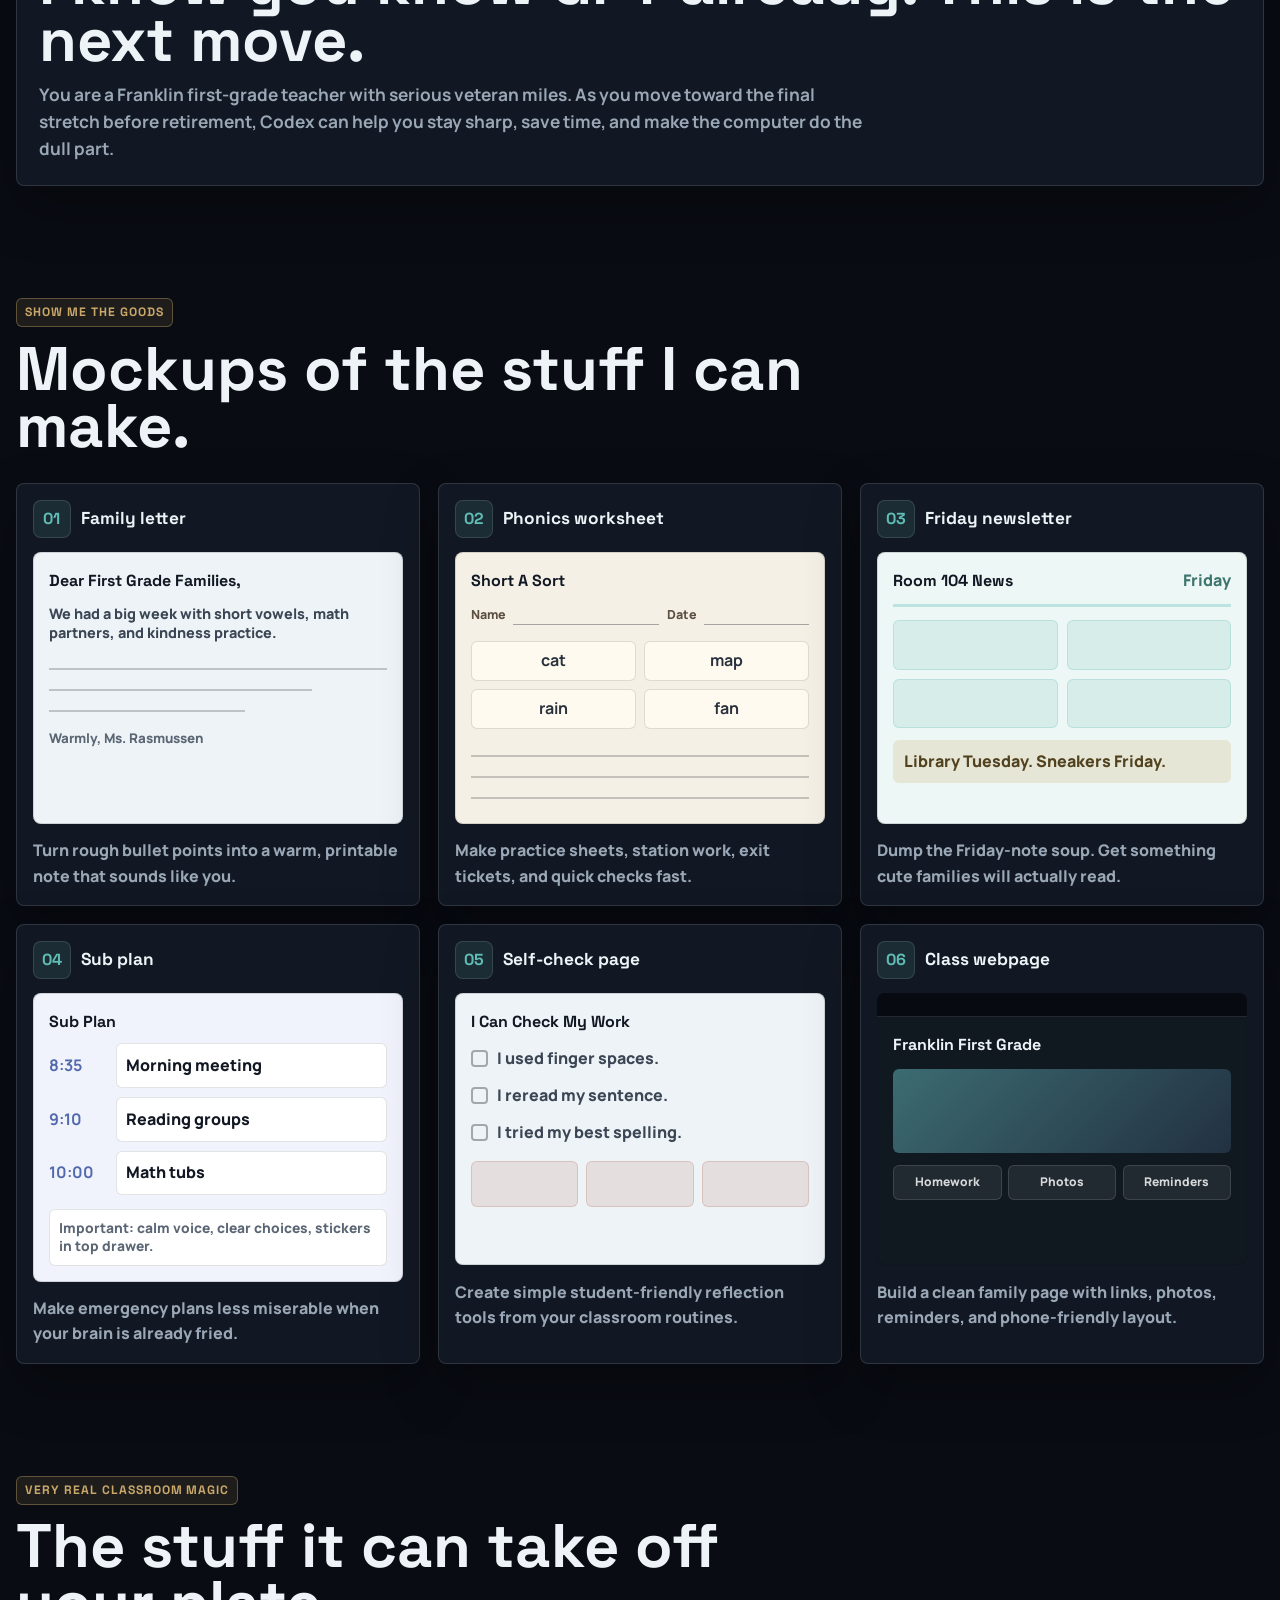
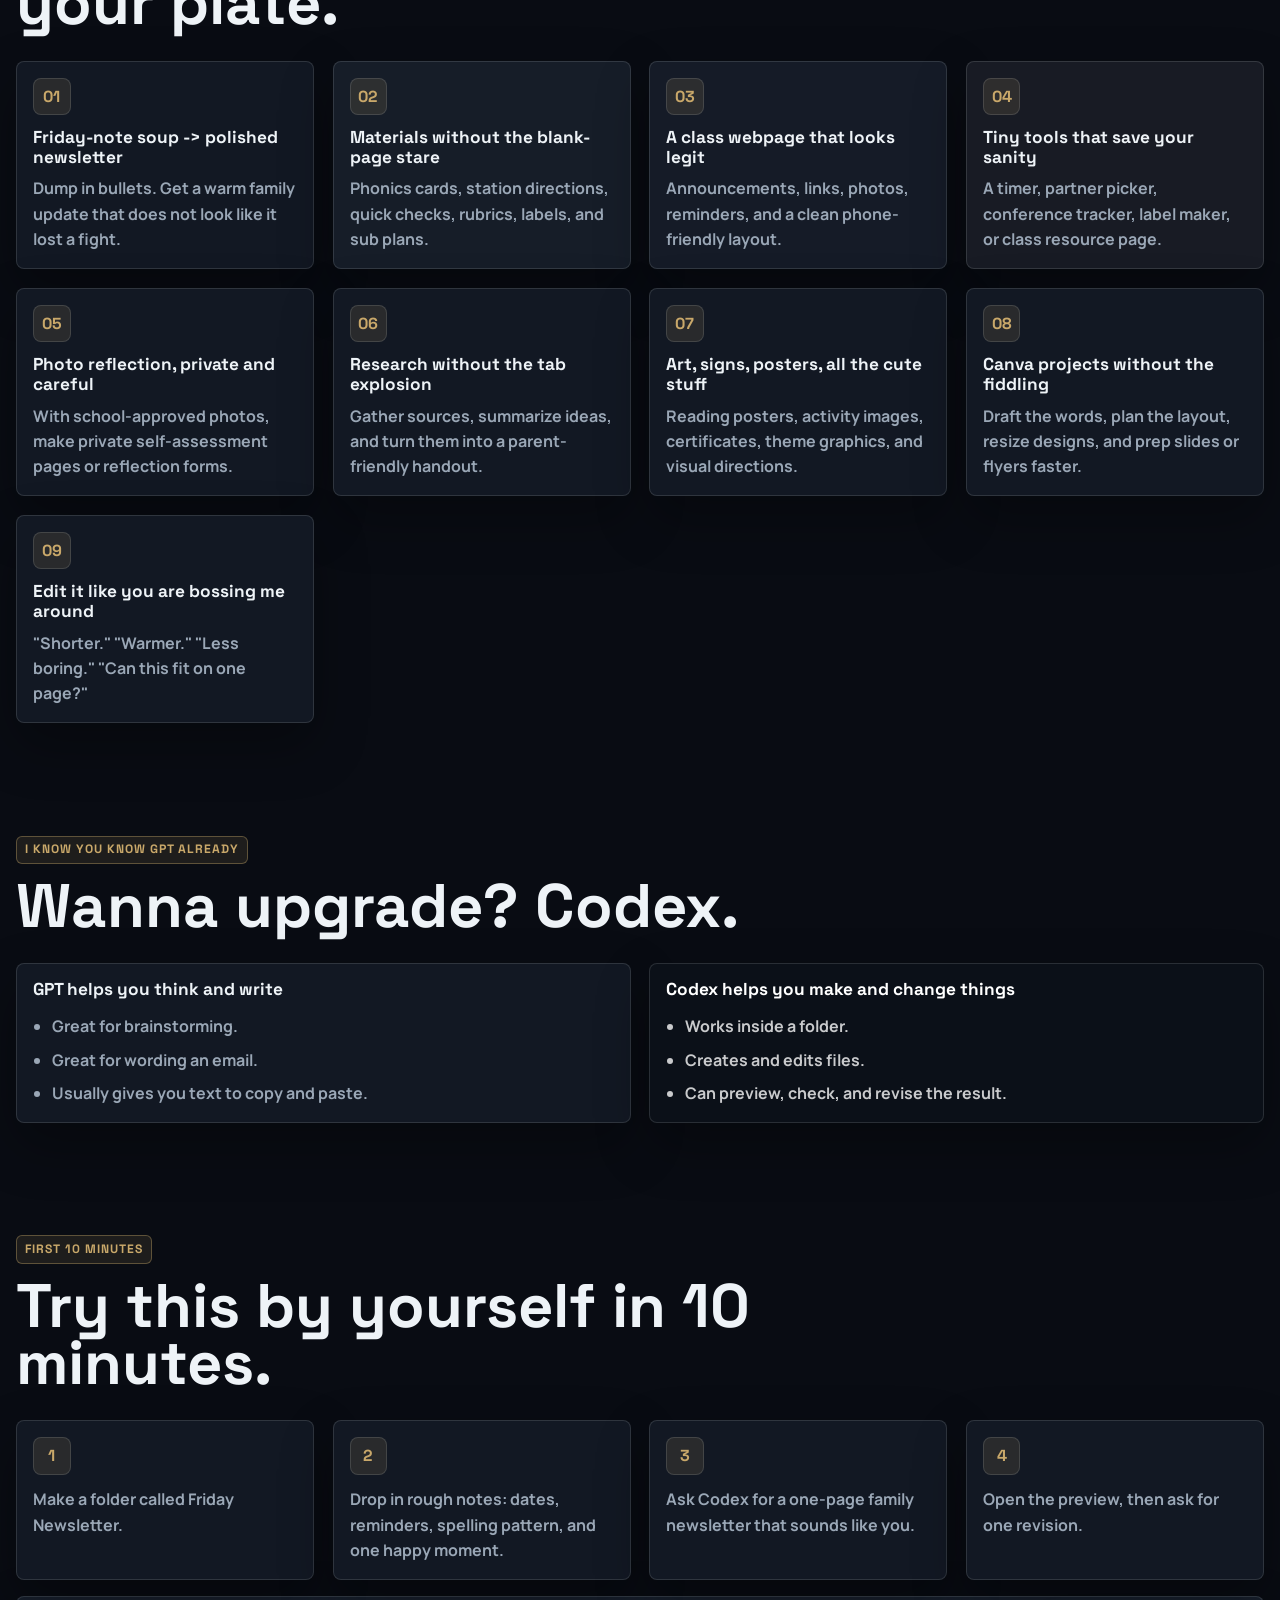
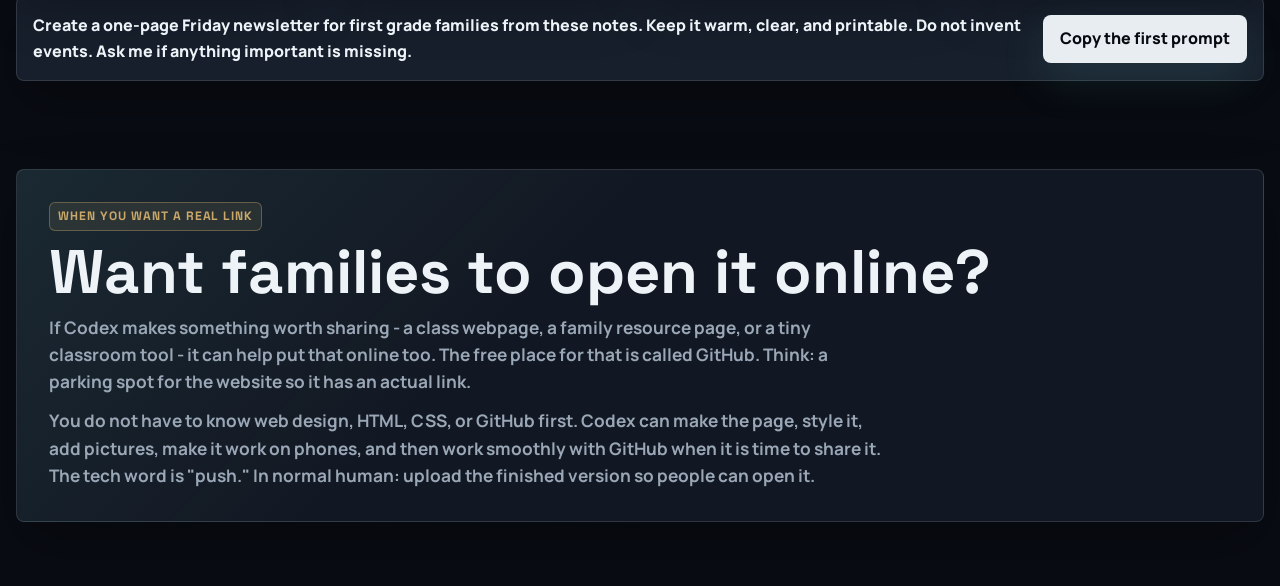
==== commit f9888e3f: "Add social preview card" ====
--- a/index.html
+++ b/index.html
@@ -8,6 +8,28 @@
       name="description"
       content="A funny, visual introduction for Tonya on using Codex as a classroom helper for first grade teaching work."
     />
+    <link rel="canonical" href="https://omatty123.github.io/tonya-codex-guide/" />
+    <meta property="og:type" content="website" />
+    <meta property="og:site_name" content="Tonya, Meet Codex" />
+    <meta property="og:title" content="Tonya, Meet Codex" />
+    <meta
+      property="og:description"
+      content="Worst tasks? Codex. A funny first-grade teacher guide to turning classroom busywork into finished stuff."
+    />
+    <meta property="og:url" content="https://omatty123.github.io/tonya-codex-guide/" />
+    <meta property="og:image" content="https://omatty123.github.io/tonya-codex-guide/assets/social-card.png" />
+    <meta property="og:image:secure_url" content="https://omatty123.github.io/tonya-codex-guide/assets/social-card.png" />
+    <meta property="og:image:type" content="image/png" />
+    <meta property="og:image:width" content="1200" />
+    <meta property="og:image:height" content="630" />
+    <meta property="og:image:alt" content="Tonya, meet Codex. Worst tasks? Codex." />
+    <meta name="twitter:card" content="summary_large_image" />
+    <meta name="twitter:title" content="Tonya, Meet Codex" />
+    <meta
+      name="twitter:description"
+      content="Worst tasks? Codex. A funny first-grade teacher guide to turning classroom busywork into finished stuff."
+    />
+    <meta name="twitter:image" content="https://omatty123.github.io/tonya-codex-guide/assets/social-card.png" />
     <link rel="icon" href="favicon.svg" type="image/svg+xml" />
     <link rel="stylesheet" href="styles.css" />
   </head>
@@ -47,6 +69,10 @@
             <a class="primary-action" href="#get-app">Download Codex</a>
             <a class="secondary-action" href="#different">How is it different?</a>
           </div>
+          <p class="phone-note">
+            Reading this on your phone? Keep going. Download Codex later on your laptop. This can
+            make your life better!
+          </p>
         </div>
 
         <figure class="codex-picture" aria-label="A simplified picture of the Codex app">
--- a/styles.css
+++ b/styles.css
@@ -34,7 +34,7 @@
     radial-gradient(circle at 86% 18%, rgba(127, 149, 216, 0.14), transparent 28rem),
     linear-gradient(180deg, #10141c 0, var(--paper) 34rem);
   color: var(--ink);
-  line-height: 1.5;
+  line-height: 1.58;
 }
 
 a {
@@ -253,6 +253,16 @@
   margin-top: 1.7rem;
 }
 
+.phone-note {
+  max-width: 31rem;
+  margin: 1.15rem 0 0;
+  padding-left: 0.9rem;
+  color: rgba(238, 243, 247, 0.76);
+  border-left: 3px solid rgba(96, 188, 181, 0.55);
+  font-size: 0.98rem;
+  font-weight: 800;
+}
+
 .primary-action,
 .secondary-action,
 .prompt-strip button,
@@ -462,6 +472,7 @@
 
 .setup-card {
   grid-template-columns: minmax(0, 1fr) minmax(17rem, 24rem);
+  margin-top: clamp(1.25rem, 3vw, 2.75rem);
 }
 
 .setup-card p:not(.kicker),
@@ -562,12 +573,12 @@
 }
 
 .section {
-  padding: clamp(3rem, 7vw, 5.5rem) 0 0;
+  padding: clamp(4rem, 9vw, 7rem) 0 0;
 }
 
 .section-heading {
   max-width: 50rem;
-  margin-bottom: 1.4rem;
+  margin-bottom: 1.75rem;
 }
 
 .wish-grid,
@@ -575,7 +586,7 @@
 .compare-grid,
 .try-steps {
   display: grid;
-  gap: 1rem;
+  gap: 1.15rem;
 }
 
 .wish-grid {
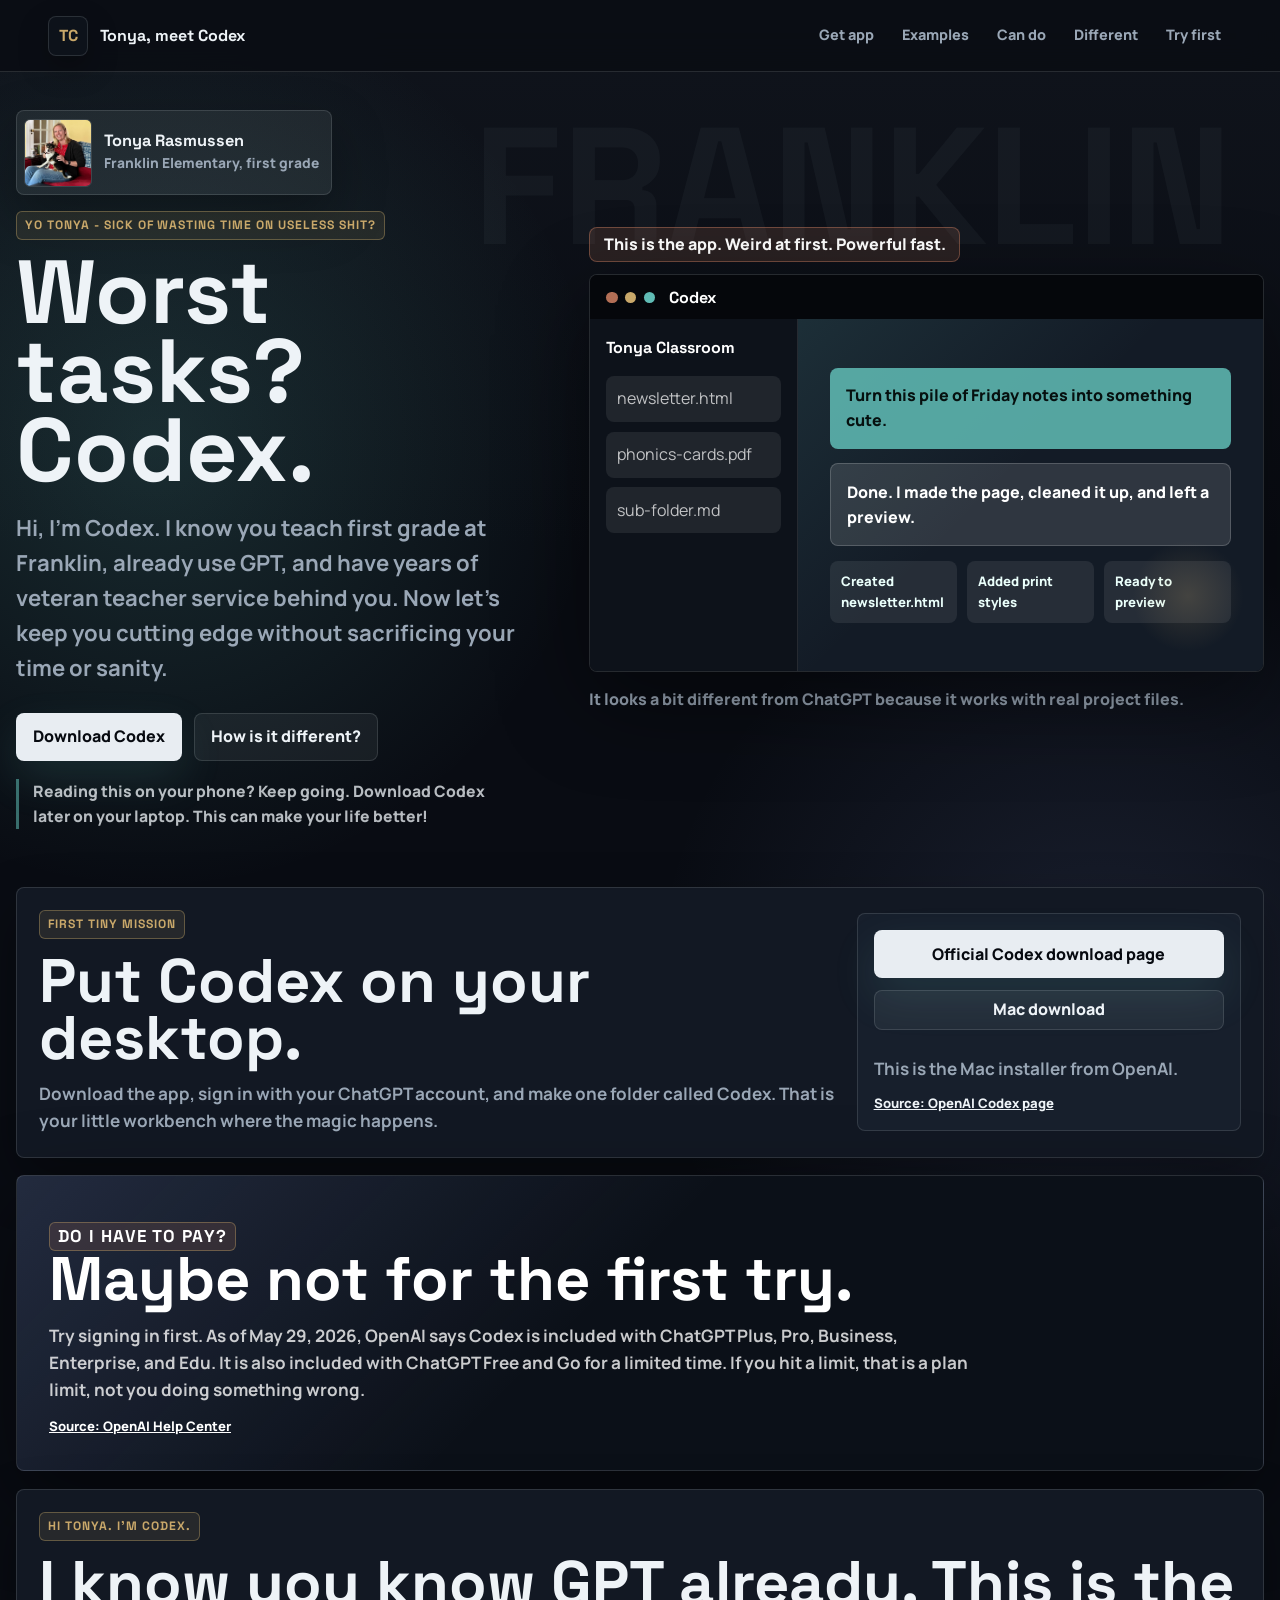
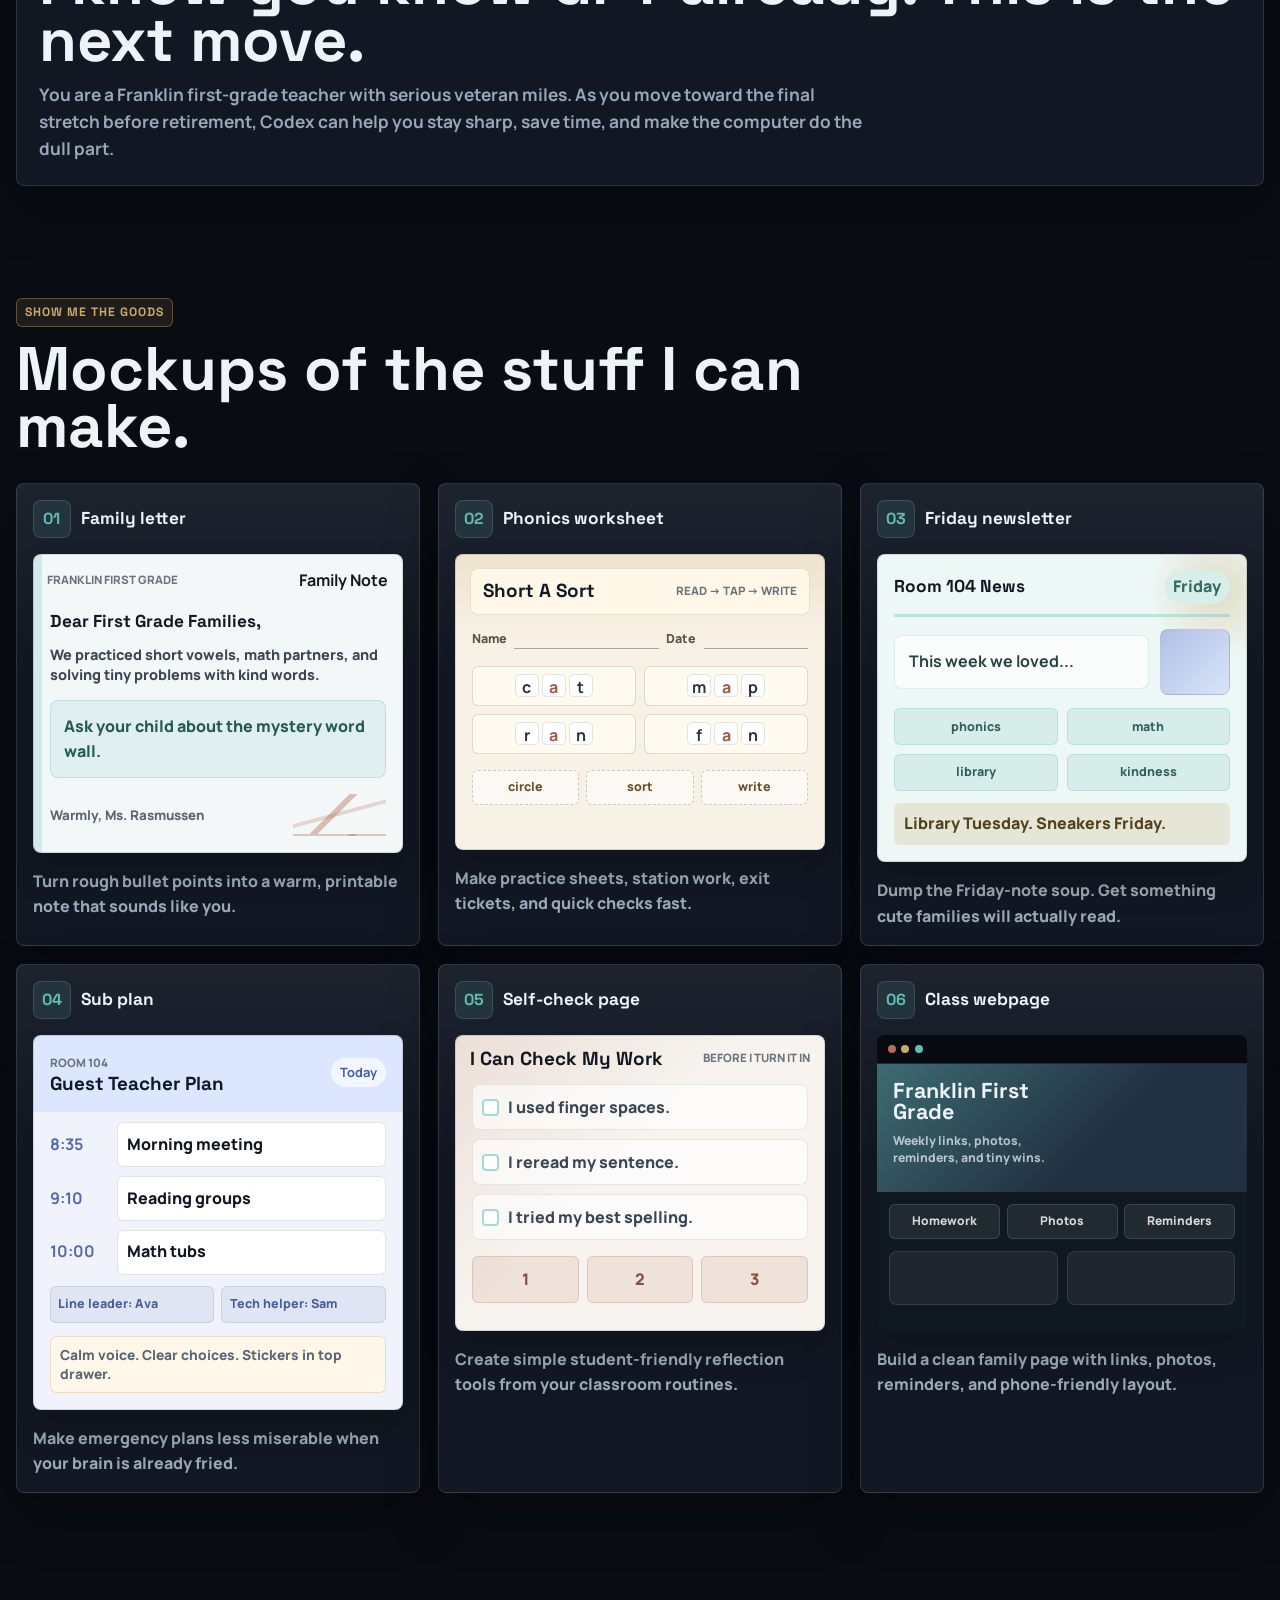
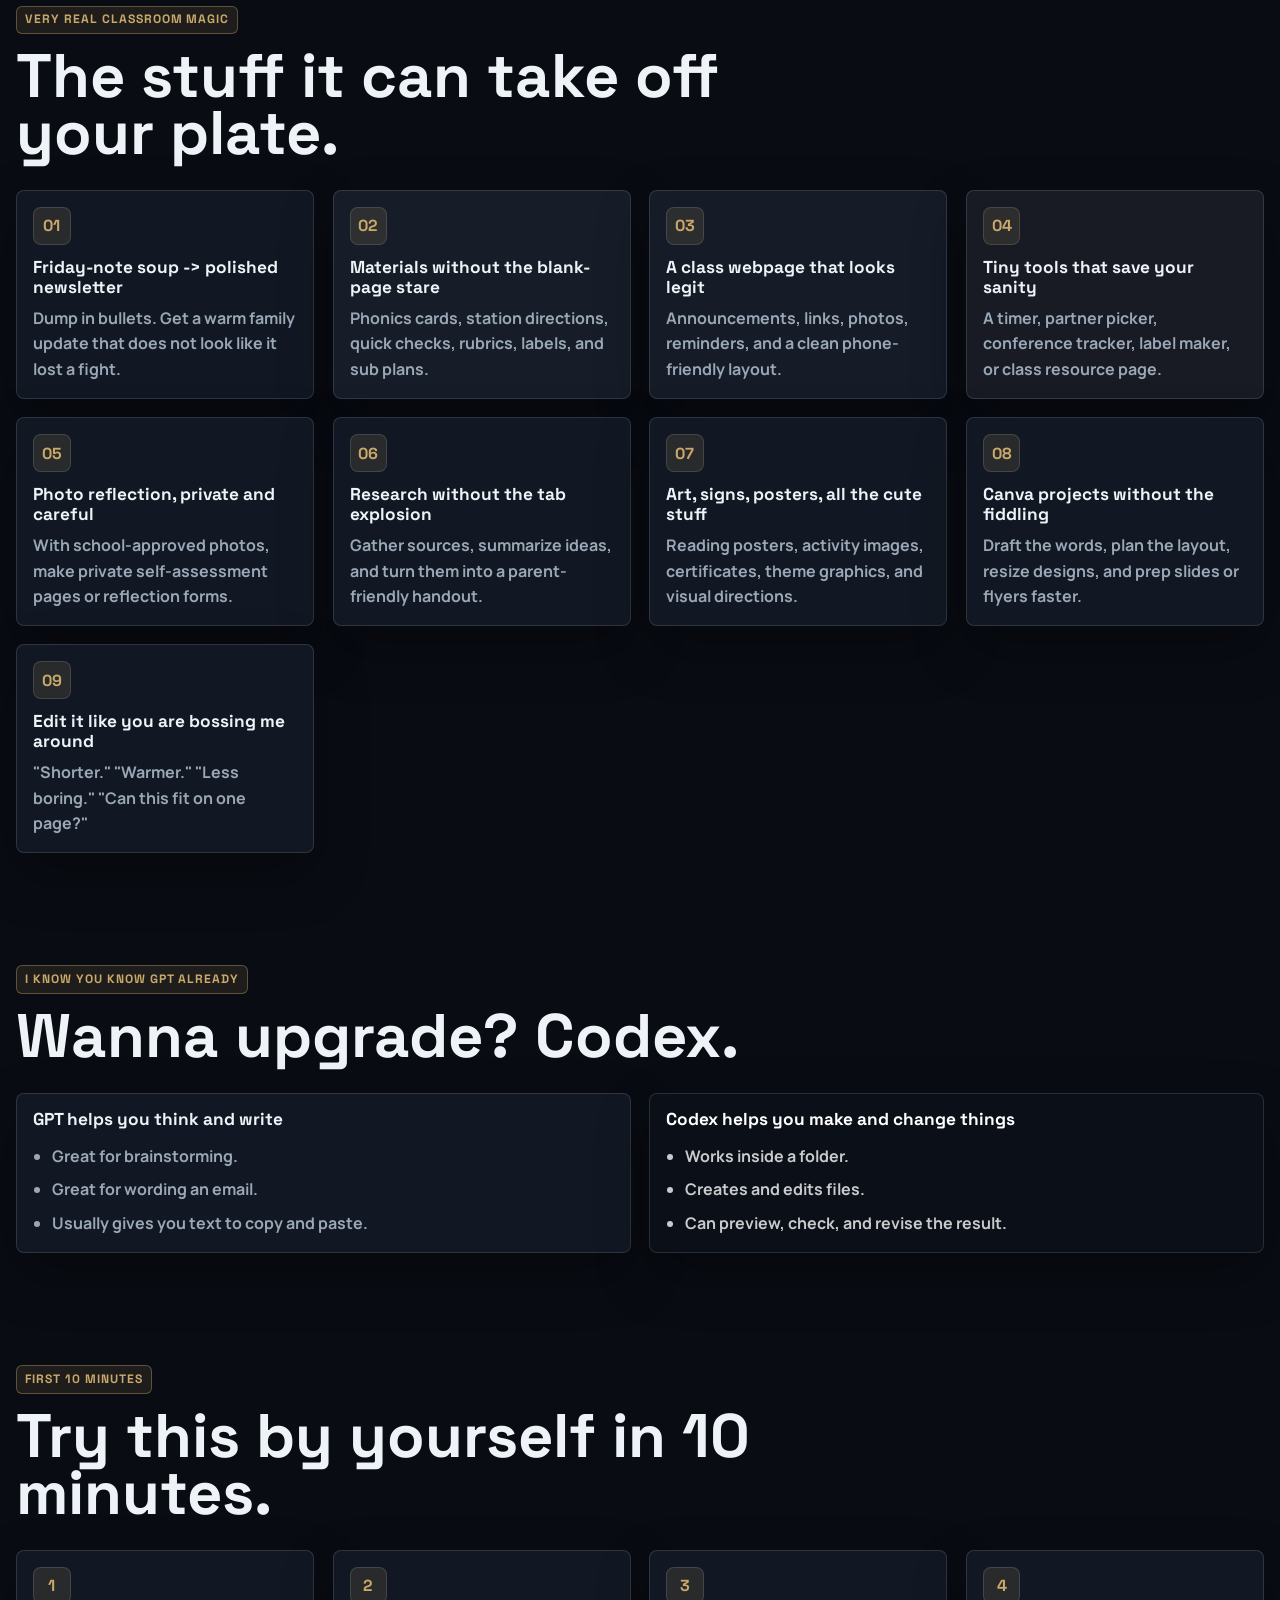
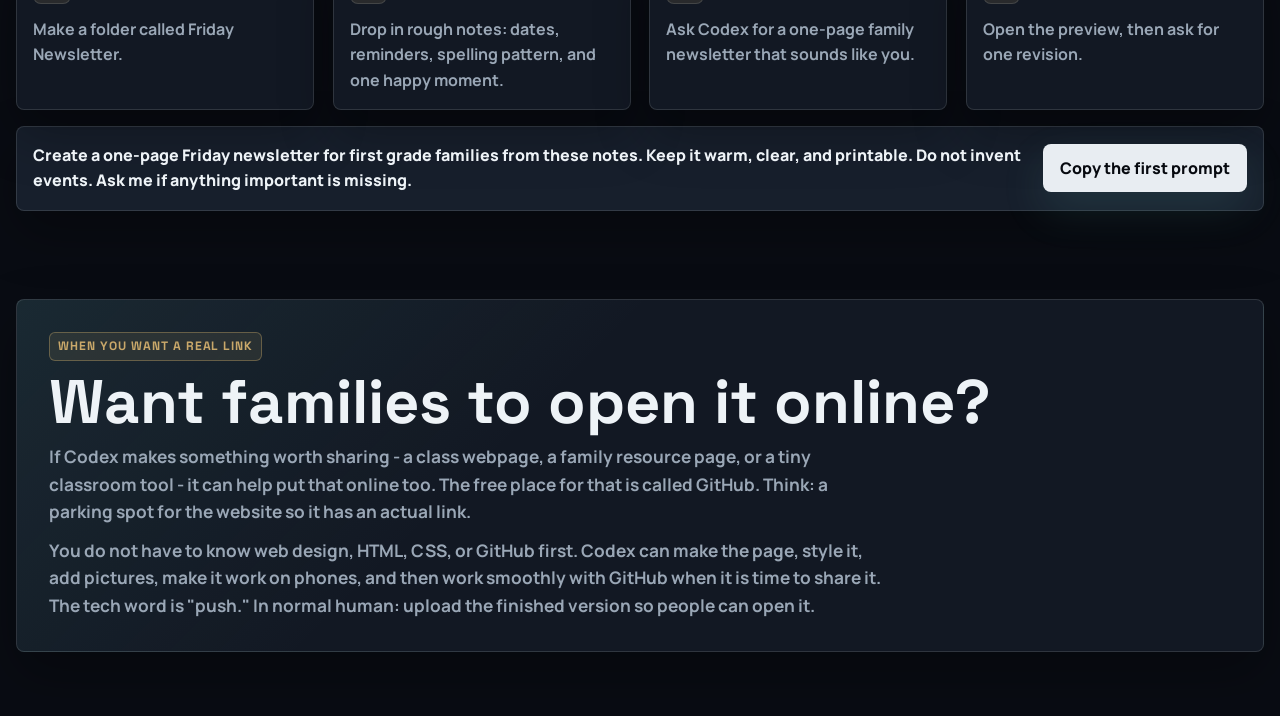
==== commit a1bf69f8: "Polish classroom example mockups" ====
--- a/index.html
+++ b/index.html
@@ -182,14 +182,19 @@
               <h3>Family letter</h3>
             </div>
             <div class="paper letter-paper" aria-label="Mock family letter">
+              <div class="doc-header">
+                <span>Franklin First Grade</span>
+                <b>Family Note</b>
+              </div>
               <strong>Dear First Grade Families,</strong>
-              <p>We had a big week with short vowels, math partners, and kindness practice.</p>
-              <div class="paper-lines">
-                <span></span>
-                <span></span>
-                <span></span>
-              </div>
-              <small>Warmly, Ms. Rasmussen</small>
+              <p>We practiced short vowels, math partners, and solving tiny problems with kind words.</p>
+              <div class="letter-callout">
+                Ask your child about the mystery word wall.
+              </div>
+              <div class="signature-row">
+                <small>Warmly, Ms. Rasmussen</small>
+                <i></i>
+              </div>
             </div>
             <p>Turn rough bullet points into a warm, printable note that sounds like you.</p>
           </article>
@@ -200,18 +205,21 @@
               <h3>Phonics worksheet</h3>
             </div>
             <div class="paper worksheet-paper" aria-label="Mock phonics worksheet">
-              <div class="paper-title">Short A Sort</div>
+              <div class="sheet-banner">
+                <div class="paper-title">Short A Sort</div>
+                <span>read -> tap -> write</span>
+              </div>
               <div class="name-row"><span>Name</span><i></i><span>Date</span><i></i></div>
               <div class="word-bank">
-                <b>cat</b>
-                <b>map</b>
-                <b>rain</b>
-                <b>fan</b>
-              </div>
-              <div class="answer-lines">
-                <span></span>
-                <span></span>
-                <span></span>
+                <b><span>c</span><span>a</span><span>t</span></b>
+                <b><span>m</span><span>a</span><span>p</span></b>
+                <b><span>r</span><span>a</span><span>n</span></b>
+                <b><span>f</span><span>a</span><span>n</span></b>
+              </div>
+              <div class="worksheet-footer">
+                <span>circle</span>
+                <span>sort</span>
+                <span>write</span>
               </div>
             </div>
             <p>Make practice sheets, station work, exit tickets, and quick checks fast.</p>
@@ -227,11 +235,15 @@
                 <strong>Room 104 News</strong>
                 <span>Friday</span>
               </div>
+              <div class="newsletter-feature">
+                <b>This week we loved...</b>
+                <i></i>
+              </div>
               <div class="newsletter-grid">
-                <i></i>
-                <i></i>
-                <i></i>
-                <i></i>
+                <span>phonics</span>
+                <span>math</span>
+                <span>library</span>
+                <span>kindness</span>
               </div>
               <div class="reminder-bar">Library Tuesday. Sneakers Friday.</div>
             </div>
@@ -244,11 +256,21 @@
               <h3>Sub plan</h3>
             </div>
             <div class="paper sub-paper" aria-label="Mock sub plan">
-              <div class="paper-title">Sub Plan</div>
+              <div class="sub-header">
+                <div>
+                  <span>Room 104</span>
+                  <div class="paper-title">Guest Teacher Plan</div>
+                </div>
+                <b>Today</b>
+              </div>
               <div class="schedule-row"><b>8:35</b><span>Morning meeting</span></div>
               <div class="schedule-row"><b>9:10</b><span>Reading groups</span></div>
               <div class="schedule-row"><b>10:00</b><span>Math tubs</span></div>
-              <div class="note-box">Important: calm voice, clear choices, stickers in top drawer.</div>
+              <div class="helper-row">
+                <span>Line leader: Ava</span>
+                <span>Tech helper: Sam</span>
+              </div>
+              <div class="note-box">Calm voice. Clear choices. Stickers in top drawer.</div>
             </div>
             <p>Make emergency plans less miserable when your brain is already fried.</p>
           </article>
@@ -259,14 +281,19 @@
               <h3>Self-check page</h3>
             </div>
             <div class="paper reflection-paper" aria-label="Mock student reflection page">
-              <div class="paper-title">I Can Check My Work</div>
-              <label><span></span>I used finger spaces.</label>
-              <label><span></span>I reread my sentence.</label>
-              <label><span></span>I tried my best spelling.</label>
-              <div class="reflection-scale">
-                <i></i>
-                <i></i>
-                <i></i>
+              <div class="self-check-top">
+                <div class="paper-title">I Can Check My Work</div>
+                <span>before I turn it in</span>
+              </div>
+              <div class="reflection-list">
+                <label><span></span>I used finger spaces.</label>
+                <label><span></span>I reread my sentence.</label>
+                <label><span></span>I tried my best spelling.</label>
+              </div>
+              <div class="reflection-scale" aria-hidden="true">
+                <i>1</i>
+                <i>2</i>
+                <i>3</i>
               </div>
             </div>
             <p>Create simple student-friendly reflection tools from your classroom routines.</p>
@@ -278,13 +305,23 @@
               <h3>Class webpage</h3>
             </div>
             <div class="paper webpage-paper" aria-label="Mock class webpage">
-              <div class="browser-bar"></div>
-              <strong>Franklin First Grade</strong>
-              <div class="web-hero"></div>
+              <div class="browser-bar">
+                <span></span>
+                <span></span>
+                <span></span>
+              </div>
+              <div class="web-hero">
+                <strong>Franklin First Grade</strong>
+                <p>Weekly links, photos, reminders, and tiny wins.</p>
+              </div>
               <div class="web-links">
                 <span>Homework</span>
                 <span>Photos</span>
                 <span>Reminders</span>
+              </div>
+              <div class="web-card-row">
+                <i></i>
+                <i></i>
               </div>
             </div>
             <p>Build a clean family page with links, photos, reminders, and phone-friendly layout.</p>
--- a/styles.css
+++ b/styles.css
@@ -656,8 +656,11 @@
 
 .mock-card {
   display: grid;
-  gap: 0.9rem;
+  gap: 1rem;
   align-content: start;
+  background:
+    linear-gradient(180deg, rgba(238, 243, 247, 0.05), transparent 12rem),
+    var(--surface);
 }
 
 .mock-card-top {
@@ -687,19 +690,27 @@
 }
 
 .paper {
-  min-height: 17rem;
-  padding: 1rem;
+  position: relative;
+  min-height: 18.5rem;
+  padding: 1.05rem;
   overflow: hidden;
   background: #eef3f7;
   color: #121823;
   border-radius: 8px;
-  box-shadow: inset 0 0 0 1px rgba(7, 10, 16, 0.14);
+  box-shadow:
+    inset 0 0 0 1px rgba(7, 10, 16, 0.13),
+    0 18px 35px rgba(0, 0, 0, 0.2);
 }
 
 .paper strong,
 .paper-title {
   font-family: "Space Grotesk", sans-serif;
   font-weight: 700;
+}
+
+.paper-title {
+  font-size: 1.18rem;
+  line-height: 1.1;
 }
 
 .paper p {
@@ -711,34 +722,81 @@
 
 .paper small {
   display: block;
-  margin-top: 1rem;
   color: #5b6675;
   font-weight: 800;
 }
 
-.paper-lines,
-.answer-lines {
-  display: grid;
-  gap: 0.55rem;
+.doc-header,
+.sheet-banner,
+.sub-header,
+.self-check-top {
+  display: flex;
+  align-items: center;
+  justify-content: space-between;
+  gap: 0.75rem;
+  margin: -0.15rem -0.15rem 0.9rem;
+}
+
+.doc-header span,
+.sheet-banner span,
+.sub-header span,
+.self-check-top span {
+  color: #6a7480;
+  font-size: 0.72rem;
+  font-weight: 900;
+  text-transform: uppercase;
+}
+
+.letter-paper {
+  background:
+    linear-gradient(90deg, rgba(96, 188, 181, 0.24) 0 0.55rem, transparent 0.55rem),
+    #f4f7f8;
+}
+
+.letter-paper strong {
+  display: block;
+  font-size: 1.08rem;
+}
+
+.letter-callout {
   margin-top: 1rem;
-}
-
-.paper-lines span,
-.answer-lines span {
-  height: 0.75rem;
-  border-bottom: 2px solid rgba(18, 24, 35, 0.22);
-}
-
-.paper-lines span:nth-child(2) {
-  width: 78%;
-}
-
-.paper-lines span:nth-child(3) {
-  width: 58%;
+  padding: 0.8rem;
+  background: rgba(96, 188, 181, 0.13);
+  border: 1px solid rgba(96, 188, 181, 0.28);
+  border-radius: 8px;
+  color: #245b56;
+  font-weight: 900;
+}
+
+.signature-row {
+  display: flex;
+  align-items: center;
+  justify-content: space-between;
+  gap: 1rem;
+  margin-top: 1rem;
+}
+
+.signature-row i {
+  display: block;
+  width: 5.8rem;
+  height: 2.6rem;
+  background:
+    linear-gradient(135deg, transparent 42%, rgba(179, 111, 86, 0.42) 43% 48%, transparent 49%),
+    linear-gradient(165deg, transparent 46%, rgba(179, 111, 86, 0.25) 47% 52%, transparent 53%);
+  border-bottom: 2px solid rgba(179, 111, 86, 0.36);
 }
 
 .worksheet-paper {
-  background: #f5f0e5;
+  background:
+    linear-gradient(180deg, rgba(201, 168, 106, 0.2), transparent 5.4rem),
+    #f7f1e6;
+}
+
+.sheet-banner {
+  padding: 0.75rem;
+  background: #fff8e9;
+  border: 1px solid rgba(121, 91, 43, 0.16);
+  border-radius: 8px;
 }
 
 .name-row {
@@ -762,21 +820,58 @@
   display: grid;
   grid-template-columns: repeat(2, minmax(0, 1fr));
   gap: 0.5rem;
-  margin-top: 1rem;
+  margin-top: 1.05rem;
 }
 
 .word-bank b {
-  display: grid;
-  place-items: center;
+  display: flex;
+  justify-content: center;
+  gap: 0.24rem;
   min-height: 2.5rem;
+  padding: 0.45rem;
   background: #fffaf0;
   border: 1px solid rgba(18, 24, 35, 0.14);
   border-radius: 6px;
   color: #29313d;
 }
 
+.word-bank b span {
+  display: grid;
+  place-items: center;
+  width: 1.45rem;
+  height: 1.45rem;
+  background: #ffffff;
+  border: 1px solid rgba(18, 24, 35, 0.12);
+  border-radius: 5px;
+}
+
+.word-bank b span:nth-child(2) {
+  color: #9b573f;
+}
+
+.worksheet-footer {
+  display: grid;
+  grid-template-columns: repeat(3, 1fr);
+  gap: 0.45rem;
+  margin-top: 1rem;
+}
+
+.worksheet-footer span {
+  display: grid;
+  place-items: center;
+  min-height: 2.2rem;
+  background: rgba(255, 255, 255, 0.58);
+  border: 1px dashed rgba(18, 24, 35, 0.22);
+  border-radius: 6px;
+  color: #6a4f28;
+  font-size: 0.78rem;
+  font-weight: 900;
+}
+
 .newsletter-paper {
-  background: #edf7f5;
+  background:
+    radial-gradient(circle at 92% 12%, rgba(201, 168, 106, 0.35), transparent 4.2rem),
+    #edf7f5;
 }
 
 .newsletter-head {
@@ -788,9 +883,41 @@
   border-bottom: 3px solid rgba(96, 188, 181, 0.34);
 }
 
+.newsletter-head strong {
+  font-size: 1.08rem;
+}
+
 .newsletter-head span {
-  color: #3e766f;
-  font-weight: 900;
+  padding: 0.25rem 0.55rem;
+  background: #d8eee9;
+  border-radius: 99px;
+  color: #2f6a63;
+  font-weight: 900;
+}
+
+.newsletter-feature {
+  display: grid;
+  grid-template-columns: minmax(0, 1fr) 4.4rem;
+  gap: 0.7rem;
+  align-items: center;
+  margin-top: 0.75rem;
+}
+
+.newsletter-feature b {
+  padding: 0.85rem;
+  background: rgba(255, 255, 255, 0.72);
+  border: 1px solid rgba(96, 188, 181, 0.22);
+  border-radius: 8px;
+  color: #23423f;
+}
+
+.newsletter-feature i {
+  min-height: 4.1rem;
+  background:
+    linear-gradient(135deg, rgba(127, 149, 216, 0.45), transparent),
+    #d9e4f6;
+  border: 1px solid rgba(18, 24, 35, 0.1);
+  border-radius: 8px;
 }
 
 .newsletter-grid {
@@ -800,12 +927,16 @@
   margin-top: 0.85rem;
 }
 
-.newsletter-grid i {
-  display: block;
-  min-height: 3.1rem;
+.newsletter-grid span {
+  display: grid;
+  place-items: center;
+  min-height: 2.3rem;
   background: rgba(96, 188, 181, 0.16);
   border: 1px solid rgba(96, 188, 181, 0.25);
   border-radius: 6px;
+  color: #315f59;
+  font-size: 0.78rem;
+  font-weight: 900;
 }
 
 .reminder-bar {
@@ -818,7 +949,22 @@
 }
 
 .sub-paper {
-  background: #f0f3fb;
+  background:
+    linear-gradient(180deg, #dce6ff 0 4.8rem, #f0f3fb 4.8rem);
+}
+
+.sub-header {
+  margin: -1.05rem -1.05rem 0.8rem;
+  padding: 0.9rem 1.05rem;
+  color: #101827;
+}
+
+.sub-header b {
+  padding: 0.28rem 0.55rem;
+  background: rgba(255, 255, 255, 0.65);
+  border-radius: 99px;
+  color: #405aa7;
+  font-size: 0.8rem;
 }
 
 .schedule-row {
@@ -844,25 +990,68 @@
 
 .note-box {
   margin-top: 0.85rem;
+  background: #fff8ea;
+  border-color: rgba(201, 168, 106, 0.34);
   color: #5b6675;
   font-size: 0.86rem;
   line-height: 1.35;
 }
 
-.reflection-paper label {
+.helper-row {
+  display: grid;
+  grid-template-columns: repeat(2, minmax(0, 1fr));
+  gap: 0.45rem;
+  margin-top: 0.7rem;
+}
+
+.helper-row span {
+  padding: 0.48rem;
+  background: rgba(82, 105, 173, 0.1);
+  border: 1px solid rgba(82, 105, 173, 0.18);
+  border-radius: 6px;
+  color: #495e99;
+  font-size: 0.78rem;
+  font-weight: 900;
+}
+
+.reflection-paper {
+  background:
+    linear-gradient(135deg, rgba(179, 111, 86, 0.16), transparent 45%),
+    #f7f4ef;
+}
+
+.self-check-top {
+  align-items: flex-start;
+}
+
+.self-check-top span {
+  max-width: 7rem;
+  text-align: right;
+}
+
+.reflection-list {
+  display: grid;
+  gap: 0.58rem;
+}
+
+.reflection-list label {
   display: grid;
   grid-template-columns: 1.05rem minmax(0, 1fr);
   gap: 0.55rem;
   align-items: center;
-  margin-top: 0.72rem;
+  padding: 0.58rem;
+  background: rgba(255, 255, 255, 0.62);
+  border: 1px solid rgba(18, 24, 35, 0.09);
+  border-radius: 8px;
   color: #3b4654;
   font-weight: 900;
 }
 
-.reflection-paper label span {
+.reflection-list label span {
   width: 1.05rem;
   height: 1.05rem;
-  border: 2px solid rgba(18, 24, 35, 0.35);
+  background: #ffffff;
+  border: 2px solid rgba(96, 188, 181, 0.55);
   border-radius: 4px;
 }
 
@@ -874,38 +1063,75 @@
 }
 
 .reflection-scale i {
+  display: grid;
+  place-items: center;
   min-height: 2.9rem;
-  background: rgba(179, 111, 86, 0.15);
+  background: rgba(179, 111, 86, 0.13);
   border: 1px solid rgba(179, 111, 86, 0.25);
   border-radius: 6px;
+  color: #87513e;
+  font-style: normal;
+  font-weight: 900;
 }
 
 .webpage-paper {
+  padding: 0;
   background: #101820;
   color: #eef3f7;
 }
 
 .browser-bar {
-  height: 1.5rem;
-  margin: -1rem -1rem 0.9rem;
+  display: flex;
+  align-items: center;
+  gap: 0.35rem;
+  height: 1.8rem;
+  padding: 0 0.65rem;
   background: #070a10;
   border-bottom: 1px solid rgba(255, 255, 255, 0.12);
 }
 
+.browser-bar span {
+  width: 0.5rem;
+  height: 0.5rem;
+  background: #b36f56;
+  border-radius: 99px;
+}
+
+.browser-bar span:nth-child(2) {
+  background: #c9a86a;
+}
+
+.browser-bar span:nth-child(3) {
+  background: #60bcb5;
+}
+
 .web-hero {
-  min-height: 5.25rem;
-  margin-top: 0.75rem;
+  min-height: 8rem;
+  padding: 1rem;
   background:
-    linear-gradient(135deg, rgba(96, 188, 181, 0.42), transparent),
+    linear-gradient(135deg, rgba(96, 188, 181, 0.42), transparent 60%),
     #223142;
-  border-radius: 6px;
+}
+
+.web-hero strong {
+  display: block;
+  max-width: 11rem;
+  font-size: 1.35rem;
+  line-height: 1;
+}
+
+.web-hero p {
+  max-width: 12rem;
+  margin-top: 0.65rem;
+  color: rgba(238, 243, 247, 0.72);
+  font-size: 0.76rem;
 }
 
 .web-links {
   display: grid;
   grid-template-columns: repeat(3, minmax(0, 1fr));
   gap: 0.4rem;
-  margin-top: 0.75rem;
+  padding: 0.75rem;
 }
 
 .web-links span {
@@ -918,6 +1144,20 @@
   color: rgba(255, 255, 255, 0.82);
   font-size: 0.75rem;
   font-weight: 900;
+}
+
+.web-card-row {
+  display: grid;
+  grid-template-columns: 1fr 1fr;
+  gap: 0.55rem;
+  padding: 0 0.75rem 0.75rem;
+}
+
+.web-card-row i {
+  min-height: 3.4rem;
+  background: rgba(255, 255, 255, 0.06);
+  border: 1px solid rgba(255, 255, 255, 0.1);
+  border-radius: 8px;
 }
 
 .compare-grid {
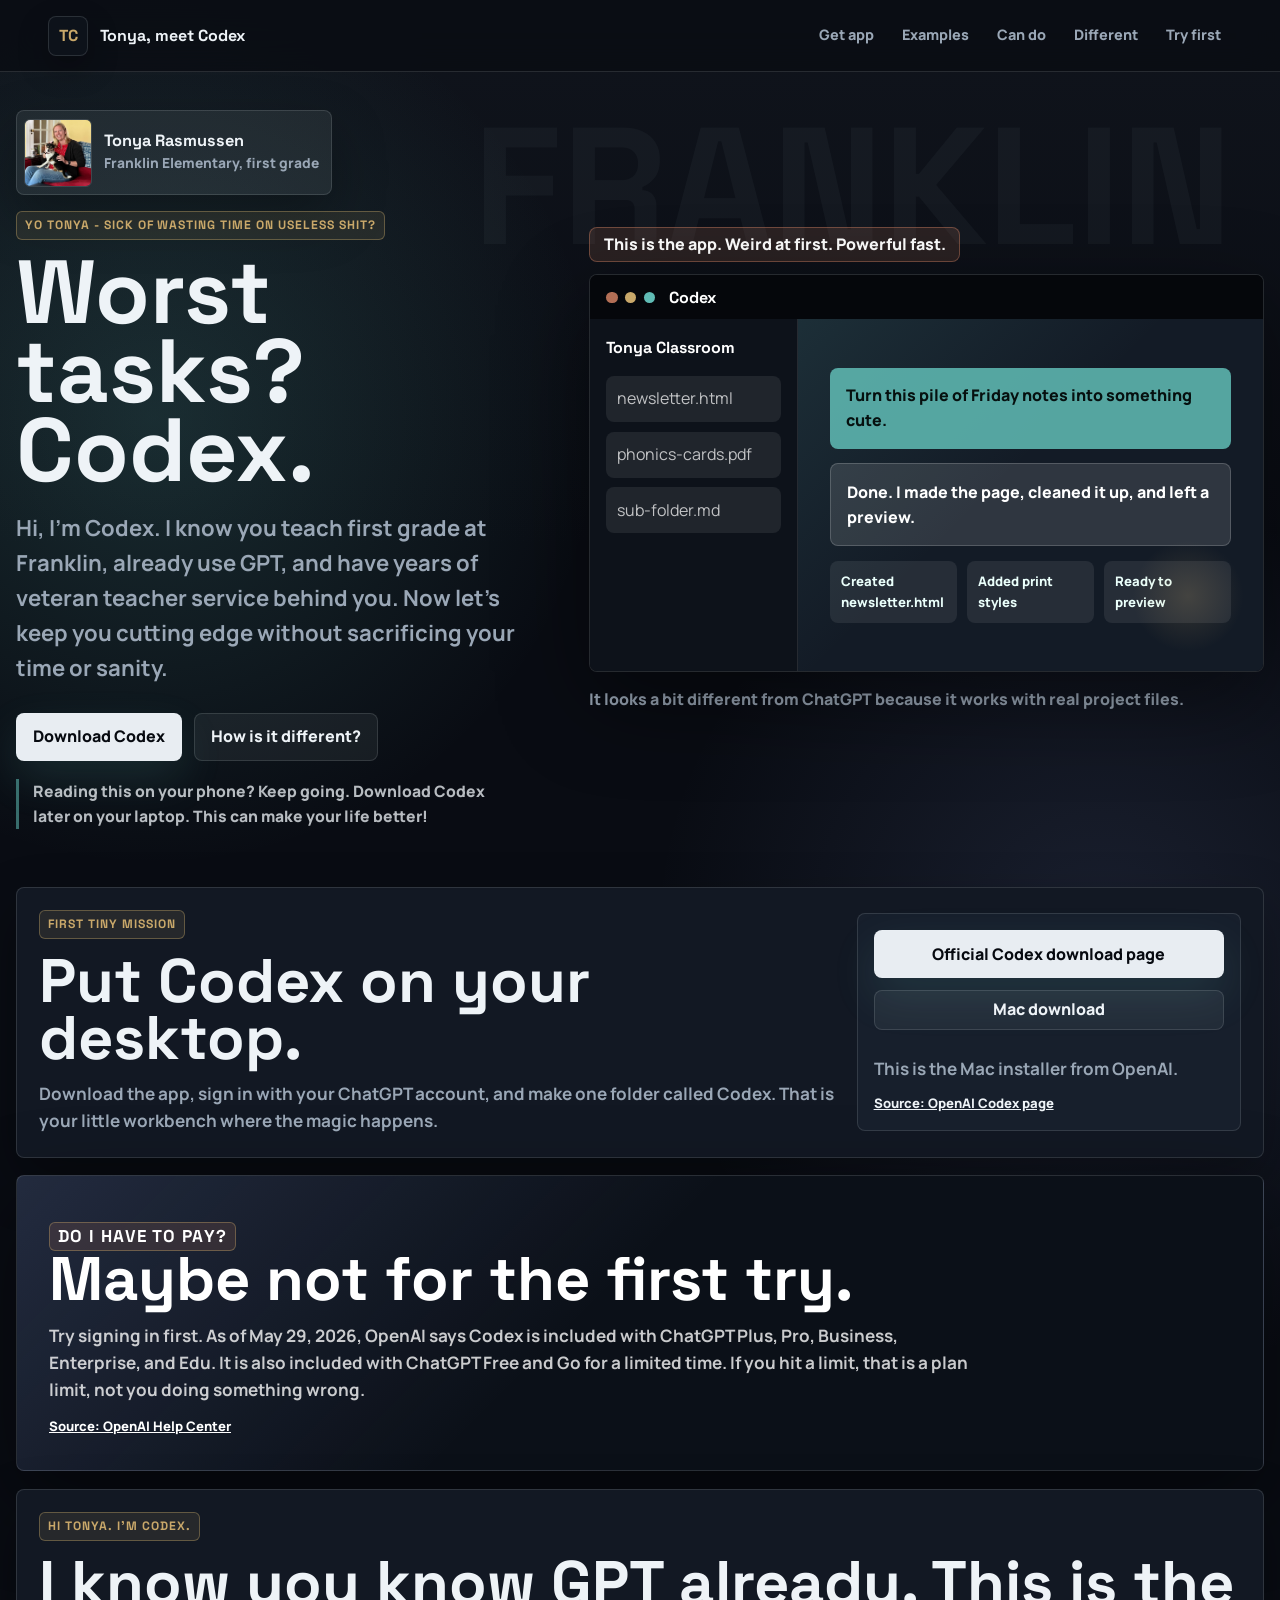
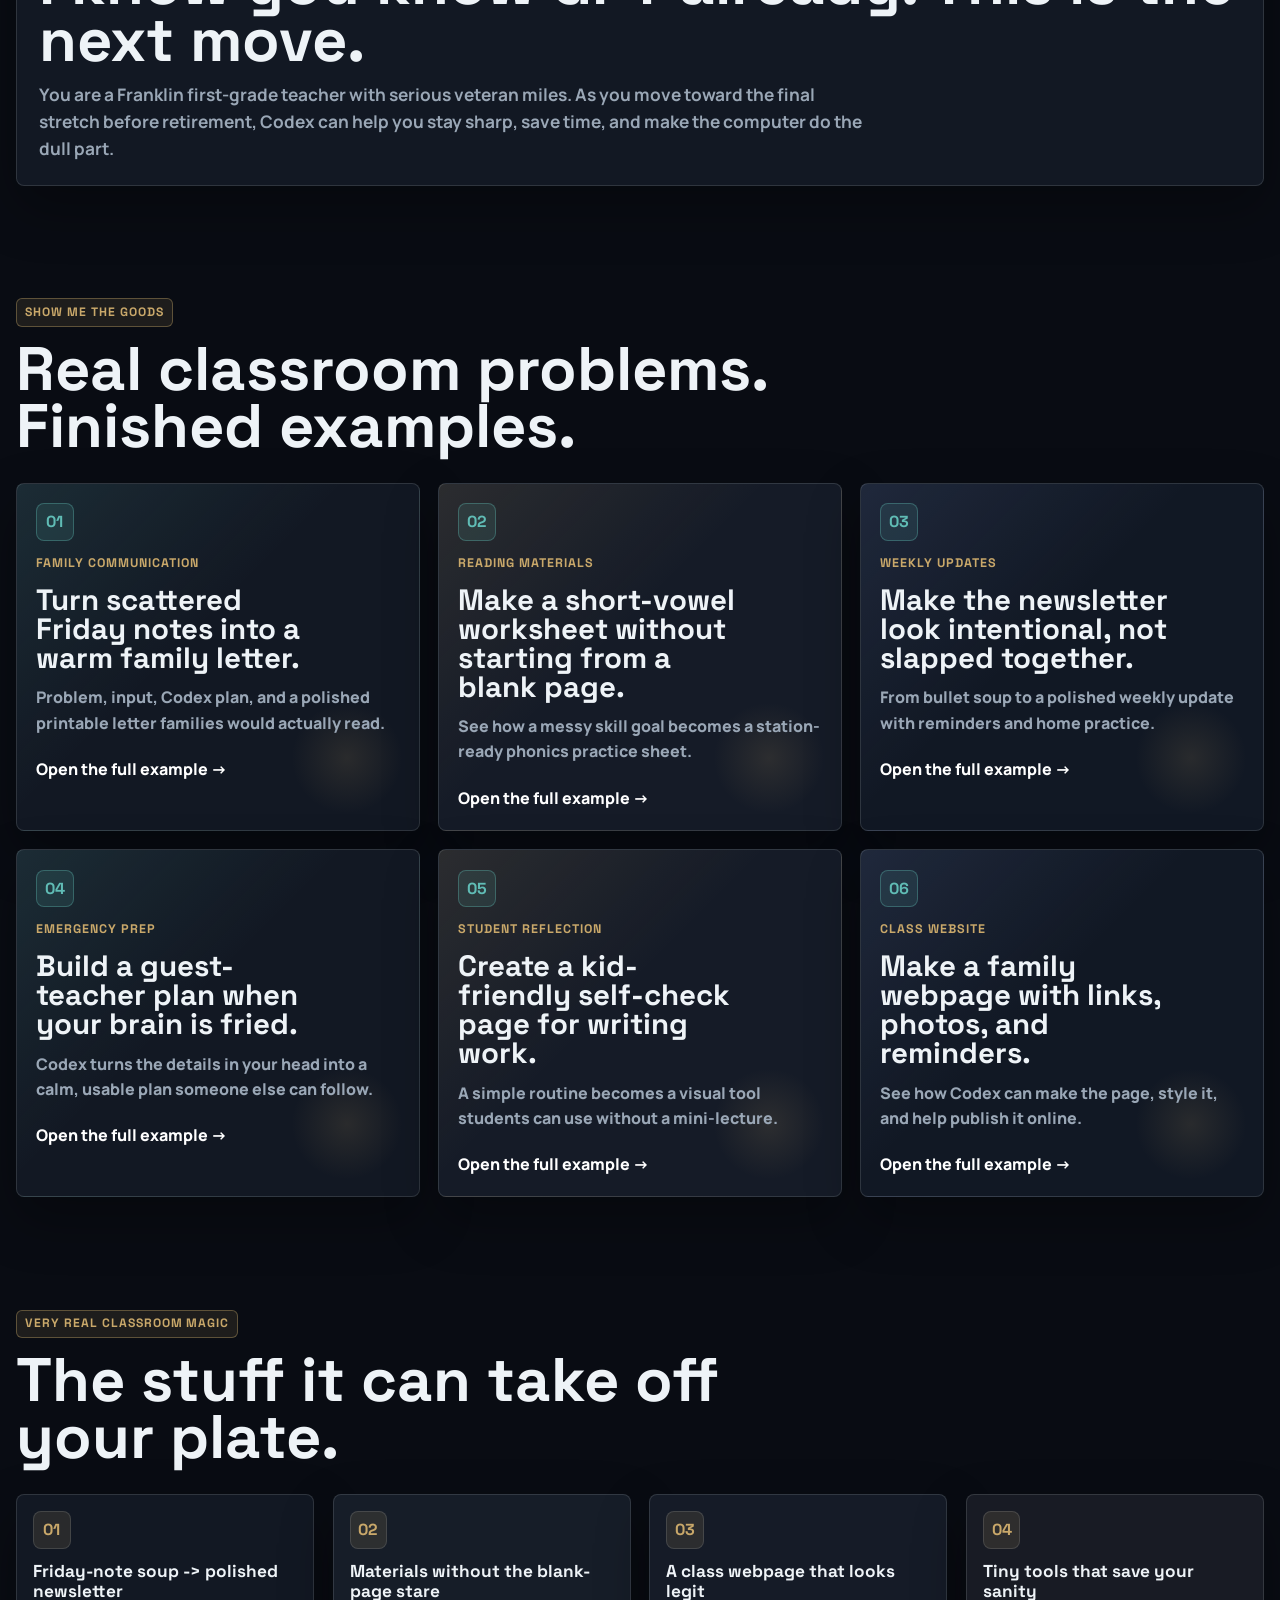
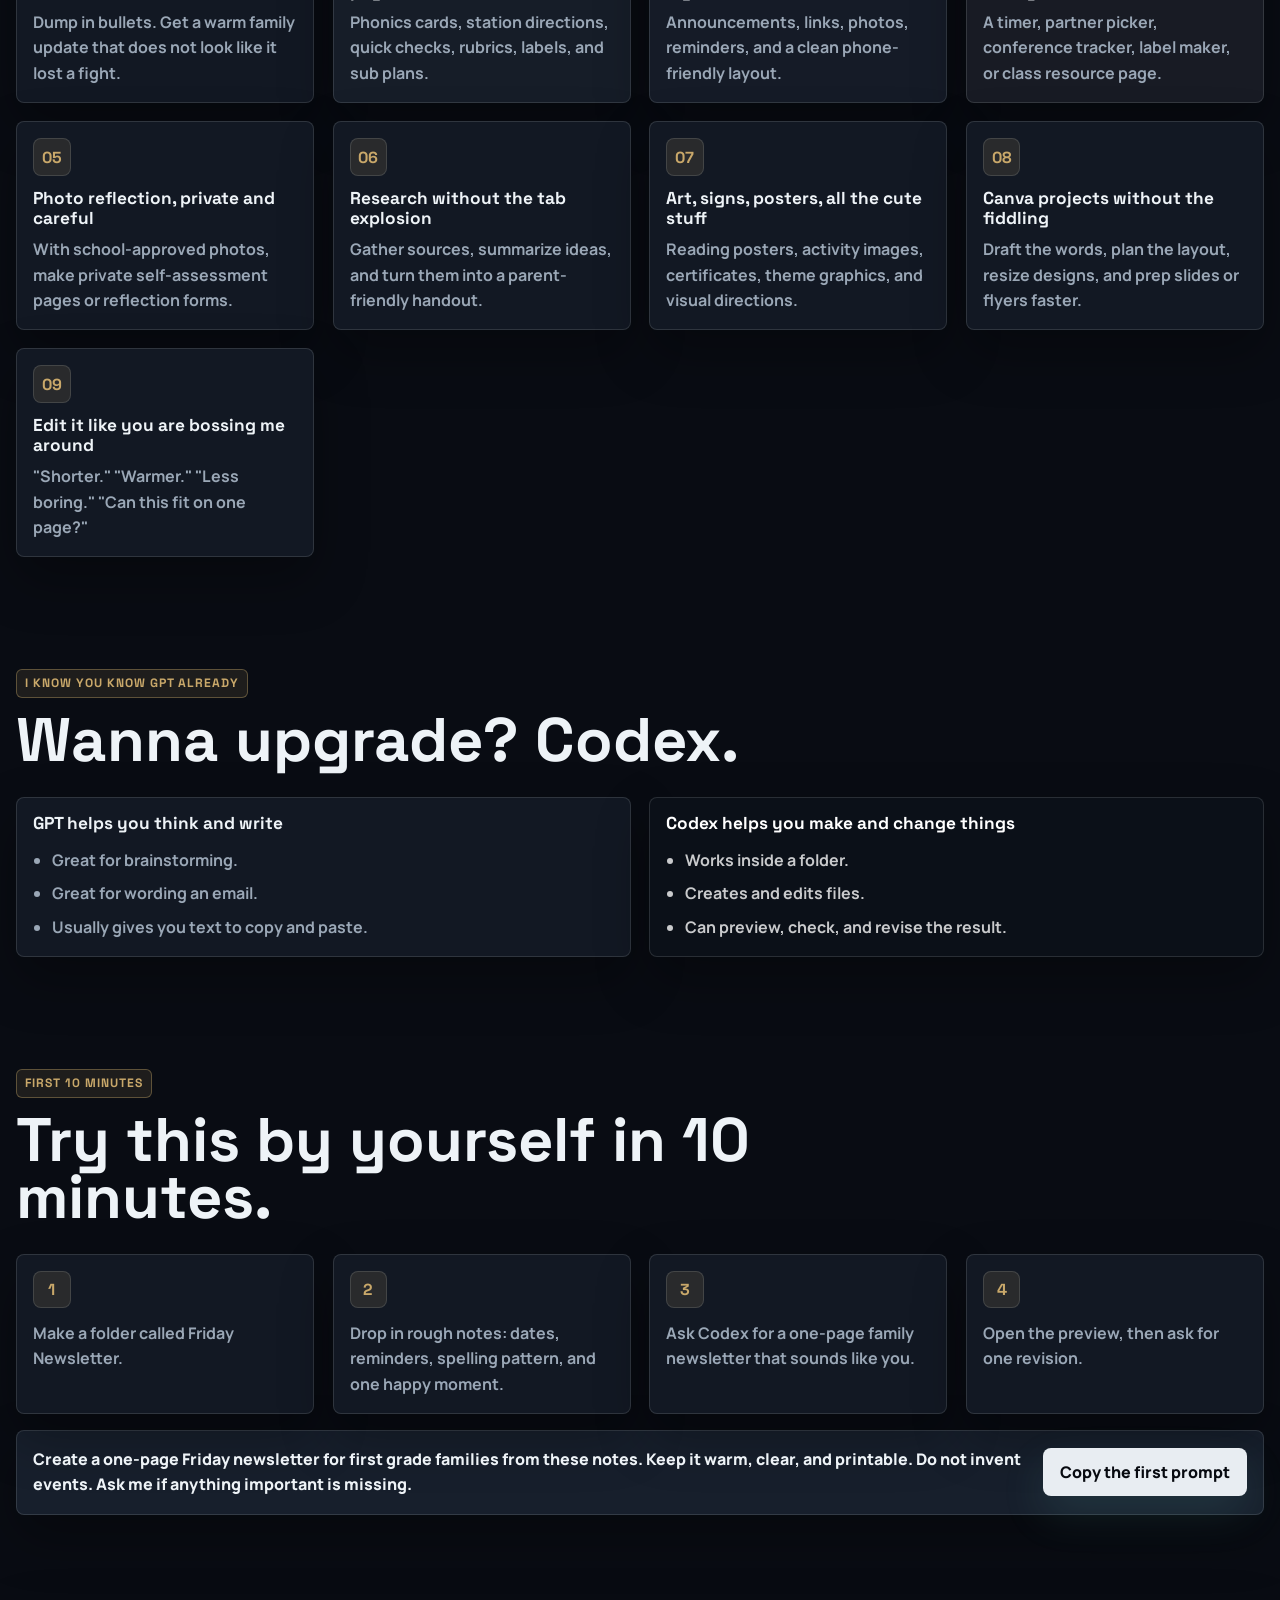
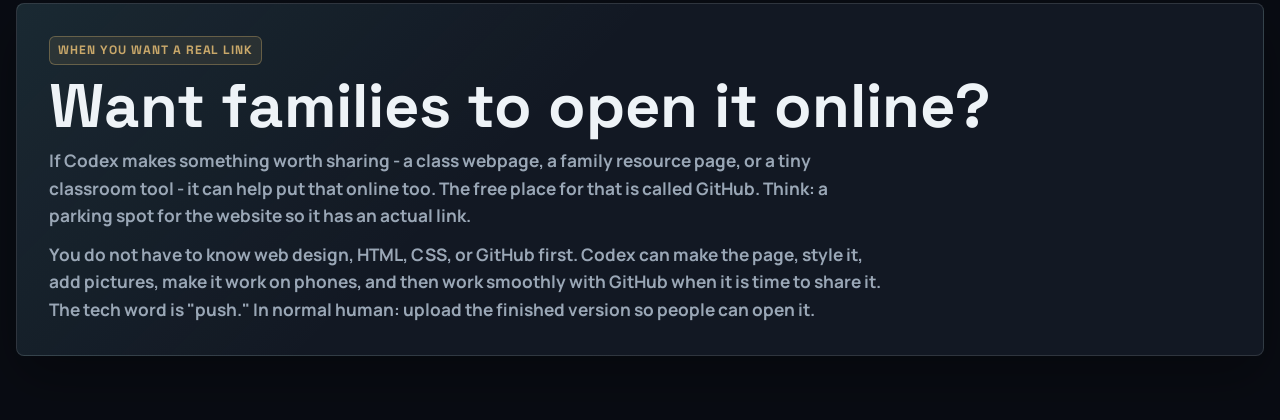
==== commit f5f39d19: "Add classroom case study pages" ====
--- a/index.html
+++ b/index.html
@@ -172,160 +172,69 @@
       <section class="section examples-section" id="examples" aria-labelledby="examples-title">
         <div class="section-heading">
           <p class="kicker">Show me the goods</p>
-          <h2 id="examples-title">Mockups of the stuff I can make.</h2>
-        </div>
-
-        <div class="mockup-grid">
-          <article class="mock-card">
-            <div class="mock-card-top">
-              <span>01</span>
-              <h3>Family letter</h3>
-            </div>
-            <div class="paper letter-paper" aria-label="Mock family letter">
-              <div class="doc-header">
-                <span>Franklin First Grade</span>
-                <b>Family Note</b>
-              </div>
-              <strong>Dear First Grade Families,</strong>
-              <p>We practiced short vowels, math partners, and solving tiny problems with kind words.</p>
-              <div class="letter-callout">
-                Ask your child about the mystery word wall.
-              </div>
-              <div class="signature-row">
-                <small>Warmly, Ms. Rasmussen</small>
-                <i></i>
-              </div>
-            </div>
-            <p>Turn rough bullet points into a warm, printable note that sounds like you.</p>
-          </article>
-
-          <article class="mock-card">
-            <div class="mock-card-top">
-              <span>02</span>
-              <h3>Phonics worksheet</h3>
-            </div>
-            <div class="paper worksheet-paper" aria-label="Mock phonics worksheet">
-              <div class="sheet-banner">
-                <div class="paper-title">Short A Sort</div>
-                <span>read -> tap -> write</span>
-              </div>
-              <div class="name-row"><span>Name</span><i></i><span>Date</span><i></i></div>
-              <div class="word-bank">
-                <b><span>c</span><span>a</span><span>t</span></b>
-                <b><span>m</span><span>a</span><span>p</span></b>
-                <b><span>r</span><span>a</span><span>n</span></b>
-                <b><span>f</span><span>a</span><span>n</span></b>
-              </div>
-              <div class="worksheet-footer">
-                <span>circle</span>
-                <span>sort</span>
-                <span>write</span>
-              </div>
-            </div>
-            <p>Make practice sheets, station work, exit tickets, and quick checks fast.</p>
-          </article>
-
-          <article class="mock-card">
-            <div class="mock-card-top">
-              <span>03</span>
-              <h3>Friday newsletter</h3>
-            </div>
-            <div class="paper newsletter-paper" aria-label="Mock Friday newsletter">
-              <div class="newsletter-head">
-                <strong>Room 104 News</strong>
-                <span>Friday</span>
-              </div>
-              <div class="newsletter-feature">
-                <b>This week we loved...</b>
-                <i></i>
-              </div>
-              <div class="newsletter-grid">
-                <span>phonics</span>
-                <span>math</span>
-                <span>library</span>
-                <span>kindness</span>
-              </div>
-              <div class="reminder-bar">Library Tuesday. Sneakers Friday.</div>
-            </div>
-            <p>Dump the Friday-note soup. Get something cute families will actually read.</p>
-          </article>
-
-          <article class="mock-card">
-            <div class="mock-card-top">
-              <span>04</span>
-              <h3>Sub plan</h3>
-            </div>
-            <div class="paper sub-paper" aria-label="Mock sub plan">
-              <div class="sub-header">
-                <div>
-                  <span>Room 104</span>
-                  <div class="paper-title">Guest Teacher Plan</div>
-                </div>
-                <b>Today</b>
-              </div>
-              <div class="schedule-row"><b>8:35</b><span>Morning meeting</span></div>
-              <div class="schedule-row"><b>9:10</b><span>Reading groups</span></div>
-              <div class="schedule-row"><b>10:00</b><span>Math tubs</span></div>
-              <div class="helper-row">
-                <span>Line leader: Ava</span>
-                <span>Tech helper: Sam</span>
-              </div>
-              <div class="note-box">Calm voice. Clear choices. Stickers in top drawer.</div>
-            </div>
-            <p>Make emergency plans less miserable when your brain is already fried.</p>
-          </article>
-
-          <article class="mock-card">
-            <div class="mock-card-top">
-              <span>05</span>
-              <h3>Self-check page</h3>
-            </div>
-            <div class="paper reflection-paper" aria-label="Mock student reflection page">
-              <div class="self-check-top">
-                <div class="paper-title">I Can Check My Work</div>
-                <span>before I turn it in</span>
-              </div>
-              <div class="reflection-list">
-                <label><span></span>I used finger spaces.</label>
-                <label><span></span>I reread my sentence.</label>
-                <label><span></span>I tried my best spelling.</label>
-              </div>
-              <div class="reflection-scale" aria-hidden="true">
-                <i>1</i>
-                <i>2</i>
-                <i>3</i>
-              </div>
-            </div>
-            <p>Create simple student-friendly reflection tools from your classroom routines.</p>
-          </article>
-
-          <article class="mock-card">
-            <div class="mock-card-top">
-              <span>06</span>
-              <h3>Class webpage</h3>
-            </div>
-            <div class="paper webpage-paper" aria-label="Mock class webpage">
-              <div class="browser-bar">
-                <span></span>
-                <span></span>
-                <span></span>
-              </div>
-              <div class="web-hero">
-                <strong>Franklin First Grade</strong>
-                <p>Weekly links, photos, reminders, and tiny wins.</p>
-              </div>
-              <div class="web-links">
-                <span>Homework</span>
-                <span>Photos</span>
-                <span>Reminders</span>
-              </div>
-              <div class="web-card-row">
-                <i></i>
-                <i></i>
-              </div>
-            </div>
-            <p>Build a clean family page with links, photos, reminders, and phone-friendly layout.</p>
-          </article>
+          <h2 id="examples-title">Real classroom problems. Finished examples.</h2>
+        </div>
+
+        <div class="case-grid">
+          <a class="case-card" href="family-letter.html">
+            <span class="case-number">01</span>
+            <p class="case-label">Family communication</p>
+            <h3>Turn scattered Friday notes into a warm family letter.</h3>
+            <p>
+              Problem, input, Codex plan, and a polished printable letter families would actually read.
+            </p>
+            <span class="case-link">Open the full example</span>
+          </a>
+
+          <a class="case-card" href="phonics-worksheet.html">
+            <span class="case-number">02</span>
+            <p class="case-label">Reading materials</p>
+            <h3>Make a short-vowel worksheet without starting from a blank page.</h3>
+            <p>
+              See how a messy skill goal becomes a station-ready phonics practice sheet.
+            </p>
+            <span class="case-link">Open the full example</span>
+          </a>
+
+          <a class="case-card" href="friday-newsletter.html">
+            <span class="case-number">03</span>
+            <p class="case-label">Weekly updates</p>
+            <h3>Make the newsletter look intentional, not slapped together.</h3>
+            <p>
+              From bullet soup to a polished weekly update with reminders and home practice.
+            </p>
+            <span class="case-link">Open the full example</span>
+          </a>
+
+          <a class="case-card" href="sub-plan.html">
+            <span class="case-number">04</span>
+            <p class="case-label">Emergency prep</p>
+            <h3>Build a guest-teacher plan when your brain is fried.</h3>
+            <p>
+              Codex turns the details in your head into a calm, usable plan someone else can follow.
+            </p>
+            <span class="case-link">Open the full example</span>
+          </a>
+
+          <a class="case-card" href="self-check.html">
+            <span class="case-number">05</span>
+            <p class="case-label">Student reflection</p>
+            <h3>Create a kid-friendly self-check page for writing work.</h3>
+            <p>
+              A simple routine becomes a visual tool students can use without a mini-lecture.
+            </p>
+            <span class="case-link">Open the full example</span>
+          </a>
+
+          <a class="case-card" href="class-webpage.html">
+            <span class="case-number">06</span>
+            <p class="case-label">Class website</p>
+            <h3>Make a family webpage with links, photos, and reminders.</h3>
+            <p>
+              See how Codex can make the page, style it, and help publish it online.
+            </p>
+            <span class="case-link">Open the full example</span>
+          </a>
         </div>
       </section>
 
--- a/styles.css
+++ b/styles.css
@@ -582,6 +582,7 @@
 }
 
 .wish-grid,
+.case-grid,
 .mockup-grid,
 .compare-grid,
 .try-steps {
@@ -594,6 +595,10 @@
 }
 
 .mockup-grid {
+  grid-template-columns: repeat(3, minmax(0, 1fr));
+}
+
+.case-grid {
   grid-template-columns: repeat(3, minmax(0, 1fr));
 }
 
@@ -652,6 +657,105 @@
 
 .wish-grid p {
   margin: 0.55rem 0 0;
+}
+
+.case-card {
+  position: relative;
+  display: grid;
+  align-content: start;
+  gap: 0.8rem;
+  min-height: 20rem;
+  padding: 1.2rem;
+  overflow: hidden;
+  background:
+    linear-gradient(135deg, rgba(96, 188, 181, 0.12), transparent 44%),
+    var(--surface);
+  border: 1px solid var(--line);
+  border-radius: 8px;
+  box-shadow: var(--sharp-shadow);
+  color: var(--ink);
+  text-decoration: none;
+}
+
+.case-card::after {
+  content: "";
+  position: absolute;
+  right: 1rem;
+  bottom: 1rem;
+  width: 7rem;
+  height: 7rem;
+  background: radial-gradient(circle, rgba(201, 168, 106, 0.13), transparent 70%);
+  pointer-events: none;
+}
+
+.case-card:nth-child(2),
+.case-card:nth-child(5) {
+  background:
+    linear-gradient(135deg, rgba(201, 168, 106, 0.12), transparent 44%),
+    #151b27;
+}
+
+.case-card:nth-child(3),
+.case-card:nth-child(6) {
+  background:
+    linear-gradient(135deg, rgba(127, 149, 216, 0.13), transparent 44%),
+    #111824;
+}
+
+.case-card:hover,
+.case-card:focus-visible {
+  transform: translateY(-3px);
+  outline: none;
+}
+
+.case-number {
+  display: grid;
+  place-items: center;
+  width: 2.35rem;
+  height: 2.35rem;
+  border: 1px solid rgba(96, 188, 181, 0.35);
+  border-radius: 8px;
+  background: rgba(96, 188, 181, 0.12);
+  color: var(--teal);
+  font-family: "Space Grotesk", sans-serif;
+  font-weight: 700;
+}
+
+.case-label {
+  margin: 0;
+  color: var(--gold);
+  font-family: "Space Grotesk", sans-serif;
+  font-size: 0.78rem;
+  font-weight: 700;
+  letter-spacing: 0.08em;
+  text-transform: uppercase;
+}
+
+.case-card h3 {
+  max-width: 18rem;
+  font-size: clamp(1.45rem, 2.3vw, 2.1rem);
+  line-height: 0.98;
+}
+
+.case-card p:not(.case-label) {
+  position: relative;
+  z-index: 1;
+  margin: 0;
+  color: var(--muted);
+  font-weight: 800;
+}
+
+.case-link {
+  position: relative;
+  z-index: 1;
+  align-self: end;
+  margin-top: 0.5rem;
+  color: #fff;
+  font-weight: 900;
+}
+
+.case-link::after {
+  content: " ->";
 }
 
 .mock-card {
@@ -1160,6 +1264,384 @@
   border-radius: 8px;
 }
 
+.case-page .site-header .brand,
+.case-page nav a {
+  color: var(--ink);
+}
+
+.case-main {
+  width: min(78rem, calc(100% - 2rem));
+  margin: 0 auto;
+  padding-bottom: clamp(3rem, 7vw, 5.5rem);
+}
+
+.back-link {
+  display: inline-flex;
+  align-items: center;
+  min-height: 2.4rem;
+  margin-bottom: 1.2rem;
+  padding: 0 0.8rem;
+  background: rgba(238, 243, 247, 0.06);
+  border: 1px solid var(--line);
+  border-radius: 8px;
+  color: var(--ink);
+  font-weight: 900;
+  text-decoration: none;
+}
+
+.case-hero {
+  position: relative;
+  padding: clamp(2.5rem, 6vw, 5rem) 0 clamp(2rem, 5vw, 4rem);
+}
+
+.case-hero::before {
+  content: "CASE STUDY";
+  position: absolute;
+  top: 2.7rem;
+  right: 0;
+  z-index: -1;
+  color: rgba(238, 243, 247, 0.035);
+  font-family: "Space Grotesk", sans-serif;
+  font-size: clamp(4rem, 10vw, 10rem);
+  font-weight: 700;
+  line-height: 0.8;
+}
+
+.case-hero h1 {
+  max-width: 11ch;
+  font-size: clamp(3.8rem, 8vw, 7rem);
+}
+
+.case-hero .lede {
+  max-width: 48rem;
+}
+
+.case-story {
+  display: grid;
+  grid-template-columns: repeat(3, minmax(0, 1fr));
+  gap: 1rem;
+}
+
+.case-panel,
+.final-showcase,
+.input-output {
+  background: var(--surface);
+  border: 1px solid var(--line);
+  border-radius: 8px;
+  box-shadow: var(--sharp-shadow);
+}
+
+.case-panel {
+  padding: 1.1rem;
+}
+
+.case-panel span,
+.input-output span {
+  display: inline-flex;
+  margin-bottom: 0.65rem;
+  color: var(--gold);
+  font-family: "Space Grotesk", sans-serif;
+  font-size: 0.76rem;
+  font-weight: 700;
+  letter-spacing: 0.08em;
+  text-transform: uppercase;
+}
+
+.case-panel h2 {
+  font-size: clamp(1.65rem, 3vw, 2.45rem);
+  line-height: 0.98;
+}
+
+.case-panel p,
+.input-output p,
+.final-showcase p {
+  color: var(--muted);
+  font-weight: 800;
+}
+
+.input-output {
+  display: grid;
+  grid-template-columns: minmax(0, 0.85fr) minmax(0, 1.15fr);
+  gap: 1rem;
+  margin-top: 1rem;
+  padding: 1rem;
+}
+
+.input-output ul {
+  display: grid;
+  gap: 0.5rem;
+  margin: 0;
+  padding-left: 1.2rem;
+  color: var(--muted);
+  font-weight: 800;
+}
+
+.final-showcase {
+  margin-top: clamp(3rem, 7vw, 5rem);
+  padding: clamp(1rem, 3vw, 1.5rem);
+}
+
+.final-showcase .section-heading {
+  margin-bottom: 1rem;
+}
+
+.final-showcase h2 {
+  font-size: clamp(2.1rem, 5vw, 4.2rem);
+}
+
+.artifact {
+  overflow: hidden;
+  background: #f5f7f8;
+  color: #111827;
+  border-radius: 8px;
+  box-shadow:
+    inset 0 0 0 1px rgba(7, 10, 16, 0.14),
+    0 22px 55px rgba(0, 0, 0, 0.28);
+}
+
+.artifact-inner {
+  padding: clamp(1.1rem, 3vw, 2rem);
+}
+
+.artifact-head {
+  display: flex;
+  align-items: flex-start;
+  justify-content: space-between;
+  gap: 1rem;
+  padding-bottom: 1rem;
+  border-bottom: 2px solid rgba(18, 24, 35, 0.12);
+}
+
+.artifact-head span,
+.artifact-tag {
+  color: #647080;
+  font-size: 0.82rem;
+  font-weight: 900;
+  letter-spacing: 0.06em;
+  text-transform: uppercase;
+}
+
+.artifact h3 {
+  margin-top: 0.2rem;
+  color: #111827;
+  font-size: clamp(1.7rem, 4vw, 3.2rem);
+}
+
+.artifact p,
+.artifact li {
+  color: #334155;
+  font-weight: 800;
+}
+
+.artifact-grid {
+  display: grid;
+  grid-template-columns: repeat(2, minmax(0, 1fr));
+  gap: 1rem;
+  margin-top: 1rem;
+}
+
+.artifact-box {
+  padding: 1rem;
+  background: rgba(255, 255, 255, 0.7);
+  border: 1px solid rgba(18, 24, 35, 0.11);
+  border-radius: 8px;
+}
+
+.artifact-box strong {
+  display: block;
+  margin-bottom: 0.45rem;
+  font-family: "Space Grotesk", sans-serif;
+  color: #111827;
+}
+
+.letter-artifact {
+  background:
+    linear-gradient(90deg, rgba(96, 188, 181, 0.25) 0 0.7rem, transparent 0.7rem),
+    #f5f7f8;
+}
+
+.letter-artifact .callout {
+  margin: 1rem 0;
+  padding: 1rem;
+  background: rgba(96, 188, 181, 0.14);
+  border: 1px solid rgba(96, 188, 181, 0.3);
+  border-radius: 8px;
+  color: #245b56;
+  font-size: 1.15rem;
+  font-weight: 900;
+}
+
+.signature {
+  display: flex;
+  align-items: end;
+  justify-content: space-between;
+  gap: 1rem;
+  margin-top: 1.5rem;
+}
+
+.signature i {
+  width: 10rem;
+  height: 4rem;
+  background:
+    linear-gradient(135deg, transparent 42%, rgba(179, 111, 86, 0.42) 43% 48%, transparent 49%),
+    linear-gradient(165deg, transparent 46%, rgba(179, 111, 86, 0.25) 47% 52%, transparent 53%);
+  border-bottom: 2px solid rgba(179, 111, 86, 0.36);
+}
+
+.worksheet-artifact {
+  background:
+    linear-gradient(180deg, rgba(201, 168, 106, 0.2), transparent 8rem),
+    #f8f2e8;
+}
+
+.worksheet-word-grid,
+.checklist-grid,
+.web-tile-grid {
+  display: grid;
+  grid-template-columns: repeat(3, minmax(0, 1fr));
+  gap: 0.75rem;
+  margin-top: 1rem;
+}
+
+.worksheet-word-grid span,
+.checklist-grid span {
+  display: grid;
+  place-items: center;
+  min-height: 3.2rem;
+  background: #fff;
+  border: 1px solid rgba(18, 24, 35, 0.12);
+  border-radius: 8px;
+  color: #111827;
+  font-size: 1.2rem;
+  font-weight: 900;
+}
+
+.worksheet-lines {
+  display: grid;
+  gap: 0.8rem;
+  margin-top: 1.4rem;
+}
+
+.worksheet-lines span {
+  min-height: 2.6rem;
+  border-bottom: 2px solid rgba(18, 24, 35, 0.22);
+}
+
+.newsletter-artifact {
+  background:
+    radial-gradient(circle at 90% 12%, rgba(201, 168, 106, 0.32), transparent 7rem),
+    #edf7f5;
+}
+
+.newsletter-artifact .artifact-head {
+  border-color: rgba(96, 188, 181, 0.3);
+}
+
+.date-pill {
+  padding: 0.35rem 0.7rem;
+  background: #d8eee9;
+  border-radius: 99px;
+  color: #2f6a63;
+  font-weight: 900;
+}
+
+.subplan-artifact {
+  background:
+    linear-gradient(180deg, #dce6ff 0 8rem, #f0f3fb 8rem);
+}
+
+.schedule-table {
+  display: grid;
+  gap: 0.7rem;
+  margin-top: 1rem;
+}
+
+.schedule-table div {
+  display: grid;
+  grid-template-columns: 5rem minmax(0, 1fr);
+  gap: 0.8rem;
+  align-items: center;
+}
+
+.schedule-table b {
+  color: #405aa7;
+}
+
+.schedule-table span {
+  padding: 0.75rem;
+  background: #fff;
+  border: 1px solid rgba(18, 24, 35, 0.12);
+  border-radius: 8px;
+  color: #111827;
+  font-weight: 900;
+}
+
+.selfcheck-artifact {
+  background:
+    linear-gradient(135deg, rgba(179, 111, 86, 0.14), transparent 44%),
+    #f7f4ef;
+}
+
+.checklist-grid {
+  grid-template-columns: 1fr;
+}
+
+.checklist-grid span {
+  grid-template-columns: 1.5rem minmax(0, 1fr);
+  justify-items: start;
+  padding: 0 1rem;
+  text-align: left;
+}
+
+.checklist-grid span::before {
+  content: "";
+  width: 1.1rem;
+  height: 1.1rem;
+  border: 2px solid rgba(96, 188, 181, 0.6);
+  border-radius: 4px;
+}
+
+.webpage-artifact {
+  background: #111827;
+  color: #eef3f7;
+}
+
+.webpage-artifact .browser-bar {
+  height: 2.2rem;
+}
+
+.web-preview-hero {
+  min-height: 17rem;
+  padding: clamp(1.2rem, 4vw, 2rem);
+  background:
+    linear-gradient(135deg, rgba(96, 188, 181, 0.38), transparent 62%),
+    #223142;
+}
+
+.web-preview-hero h3 {
+  max-width: 11rem;
+  color: #fff;
+}
+
+.web-preview-hero p {
+  max-width: 24rem;
+  color: rgba(238, 243, 247, 0.78);
+}
+
+.web-tile-grid {
+  padding: 1rem;
+}
+
+.web-tile-grid span {
+  min-height: 7rem;
+  padding: 1rem;
+  background: rgba(255, 255, 255, 0.07);
+  border: 1px solid rgba(255, 255, 255, 0.12);
+  border-radius: 8px;
+  color: #fff;
+  font-weight: 900;
+}
+
 .compare-grid {
   grid-template-columns: repeat(2, minmax(0, 1fr));
 }
@@ -1248,8 +1730,10 @@
 @media (max-width: 980px) {
   .hero,
   .wish-grid,
+  .case-grid,
   .mockup-grid,
-  .try-steps {
+  .try-steps,
+  .case-story {
     grid-template-columns: repeat(2, minmax(0, 1fr));
   }
 
@@ -1278,10 +1762,16 @@
   .setup-card,
   .friend-note,
   .wish-grid,
+  .case-grid,
   .mockup-grid,
   .compare-grid,
   .try-steps,
-  .prompt-strip {
+  .prompt-strip,
+  .case-story,
+  .input-output,
+  .artifact-grid,
+  .worksheet-word-grid,
+  .web-tile-grid {
     grid-template-columns: 1fr;
   }
 
@@ -1303,6 +1793,17 @@
   h1 {
     max-width: 12ch;
     font-size: clamp(3.3rem, 16vw, 4.25rem);
+  }
+
+  .case-hero h1 {
+    max-width: 9ch;
+    font-size: clamp(3rem, 14vw, 4.2rem);
+  }
+
+  .case-hero::before {
+    top: 7rem;
+    right: 0;
+    font-size: 4rem;
   }
 
   h2 {
@@ -1349,4 +1850,9 @@
   .download-links {
     grid-template-columns: 1fr;
   }
-}
+
+  .artifact-head,
+  .signature {
+    display: grid;
+  }
+}
